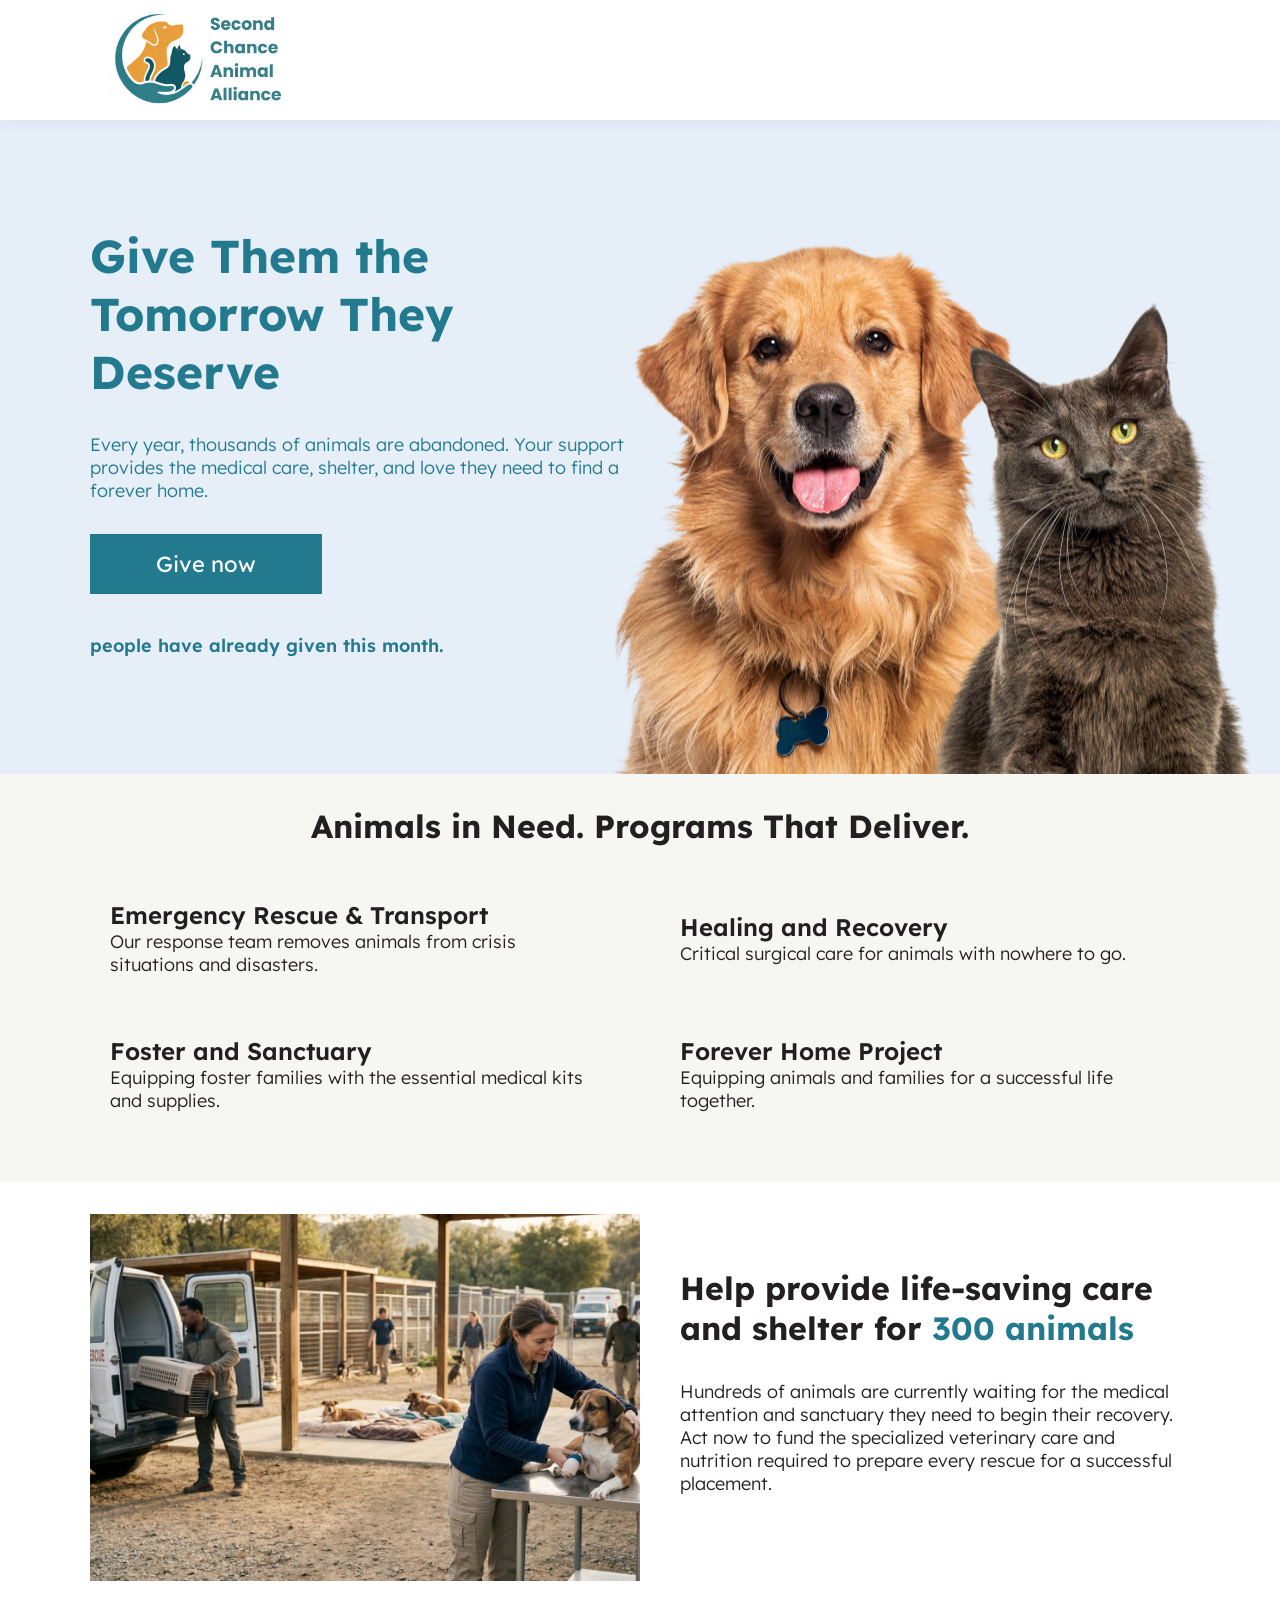
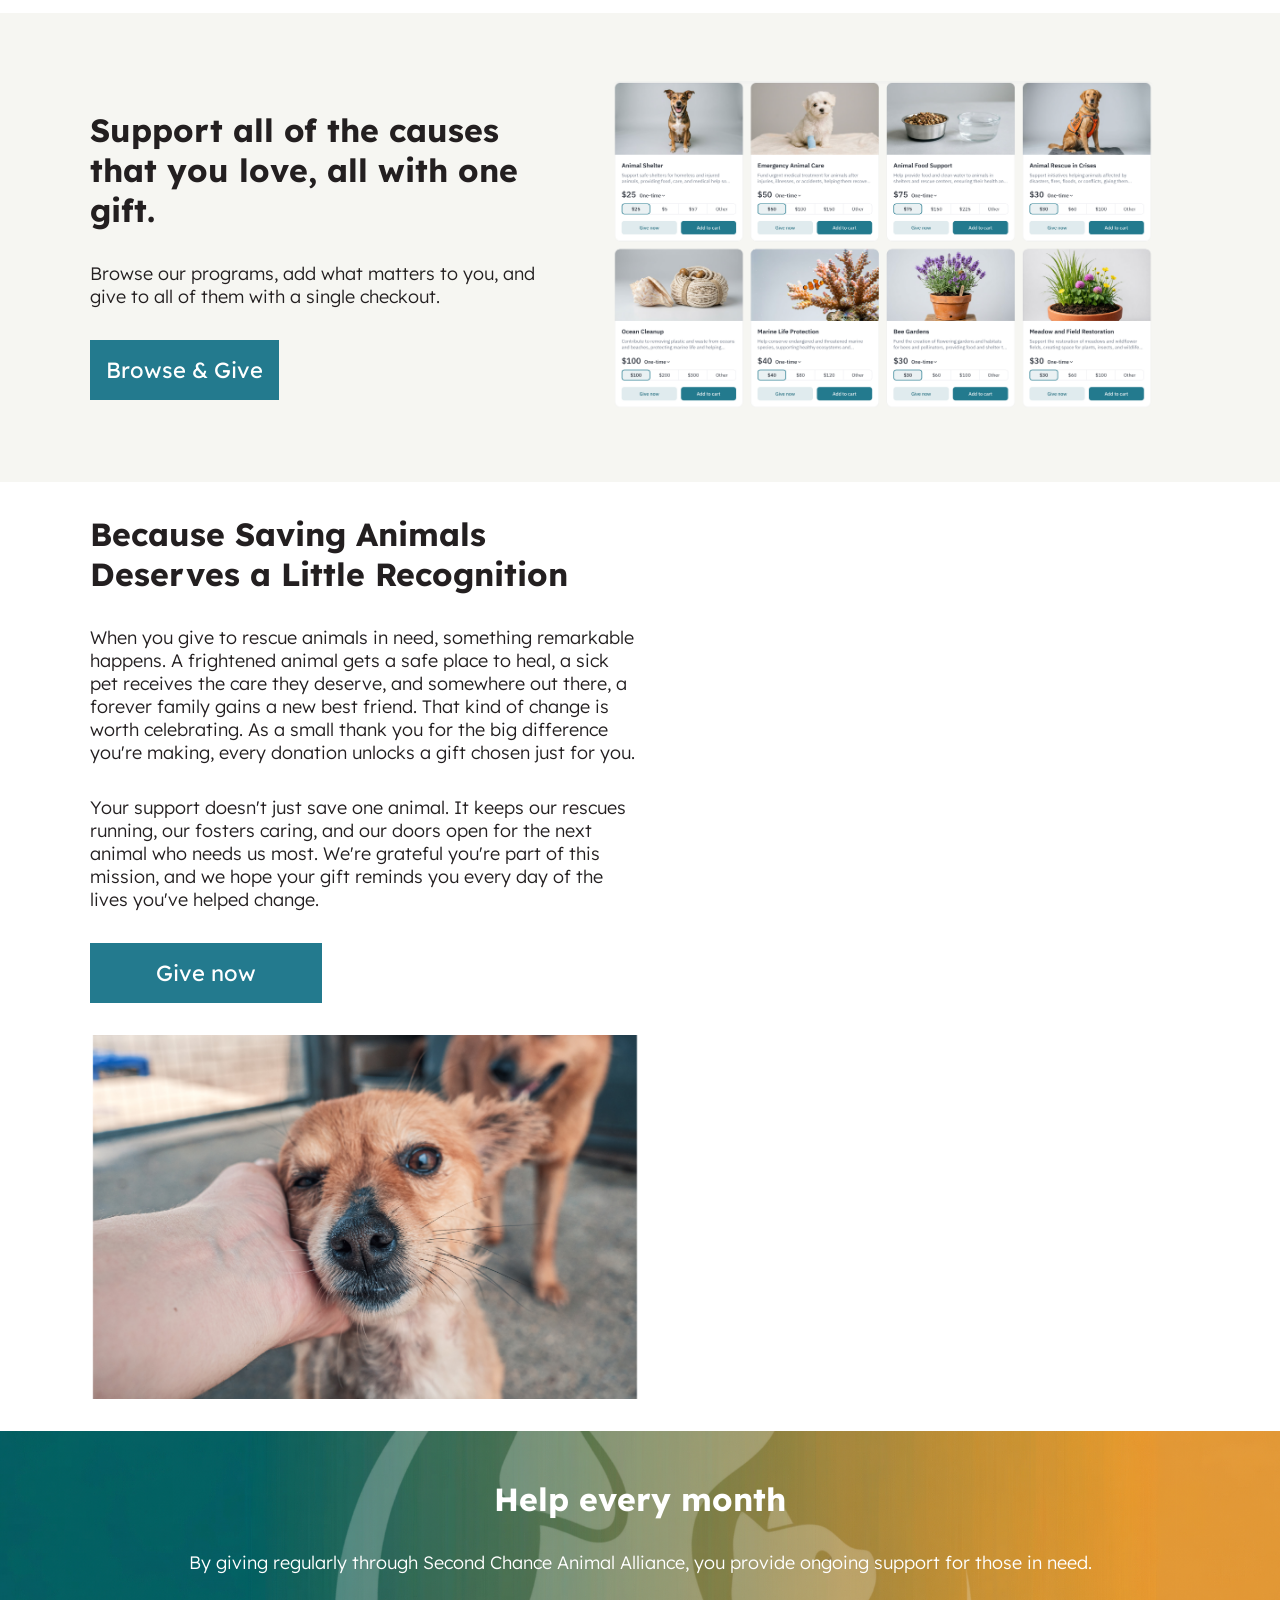
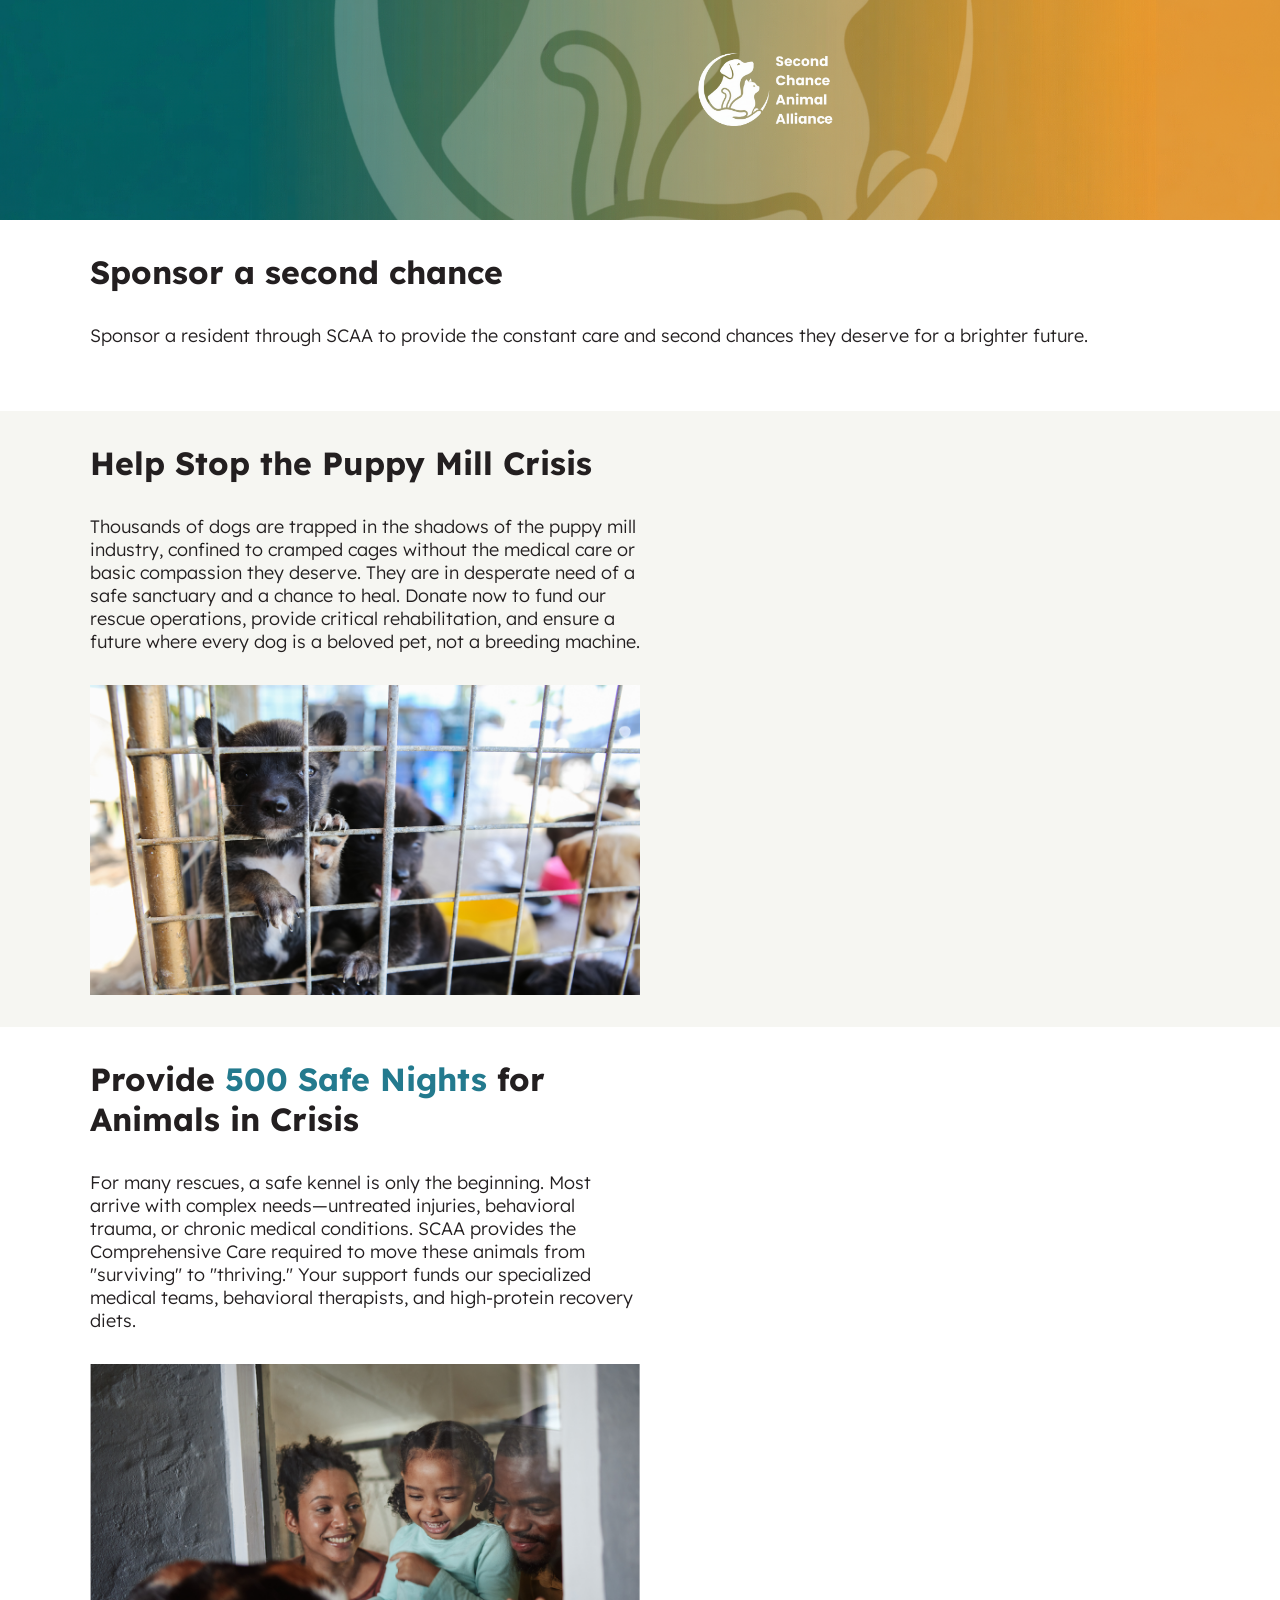
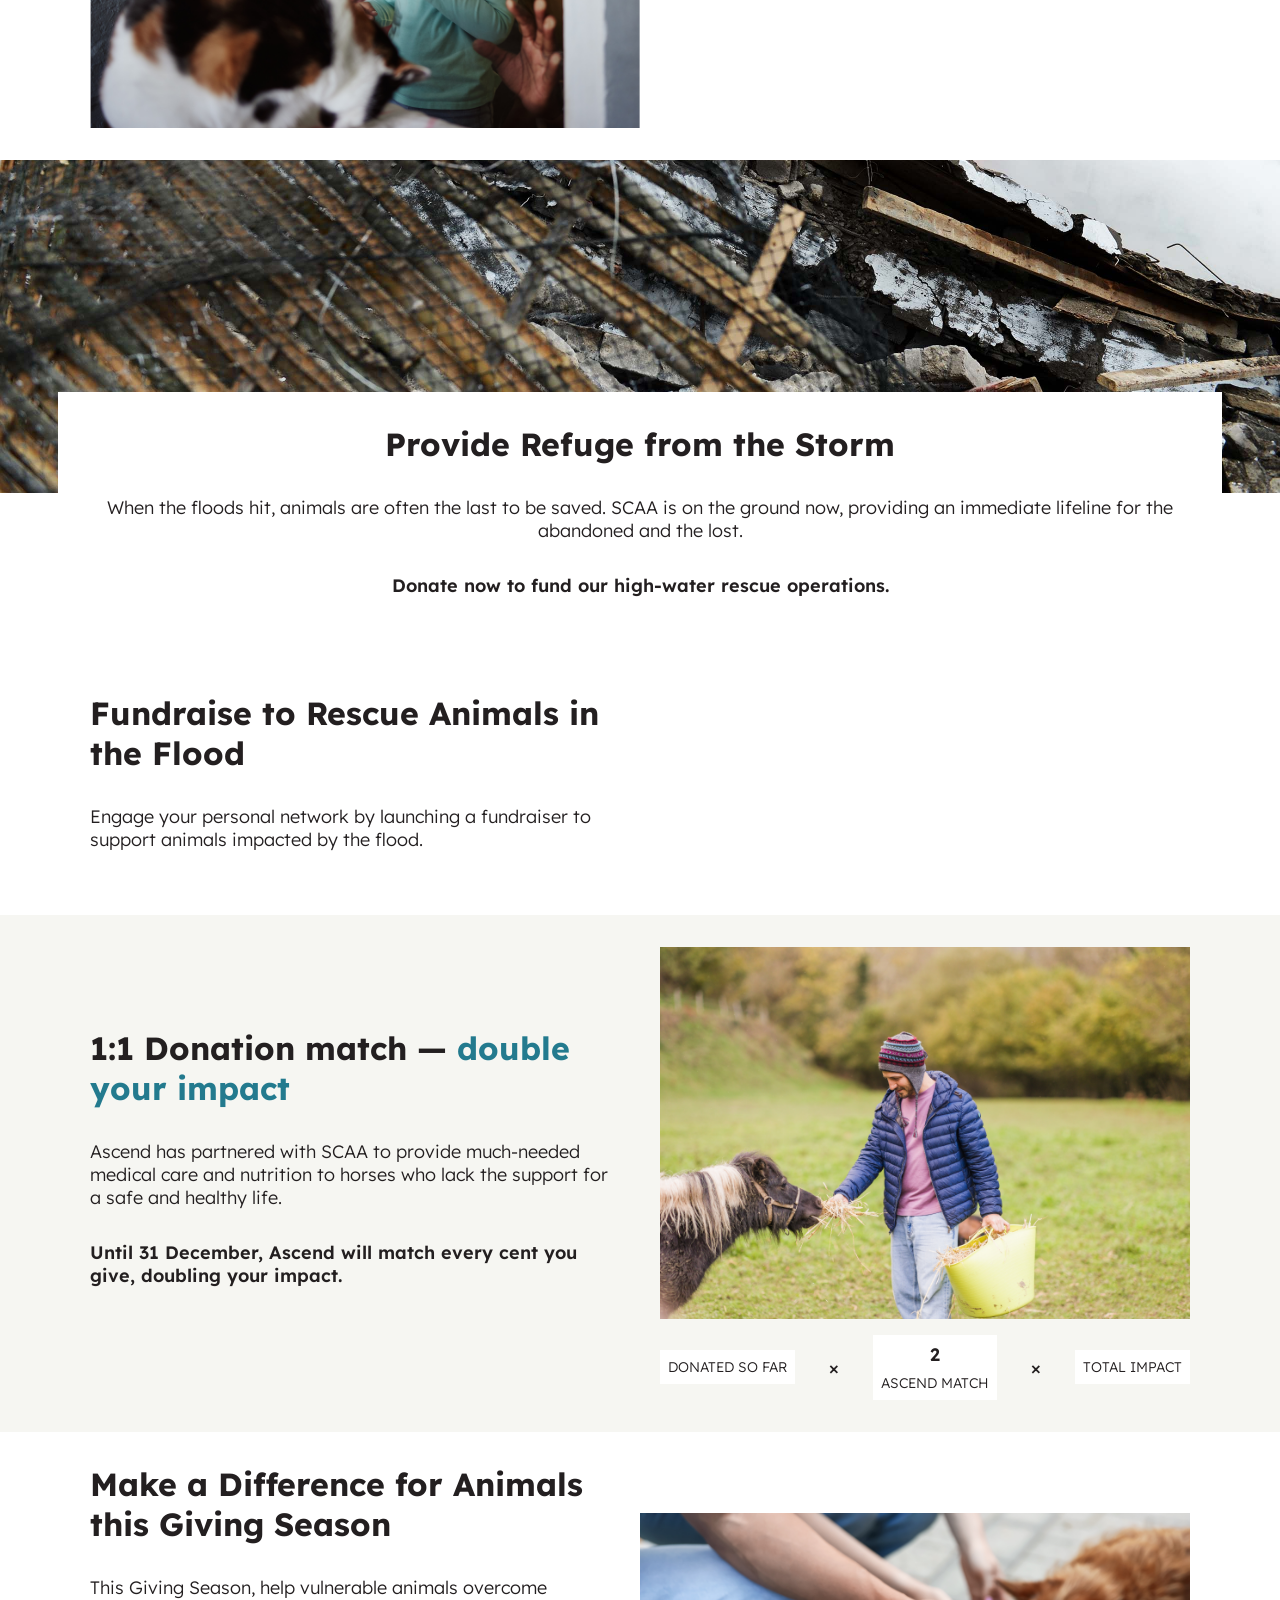
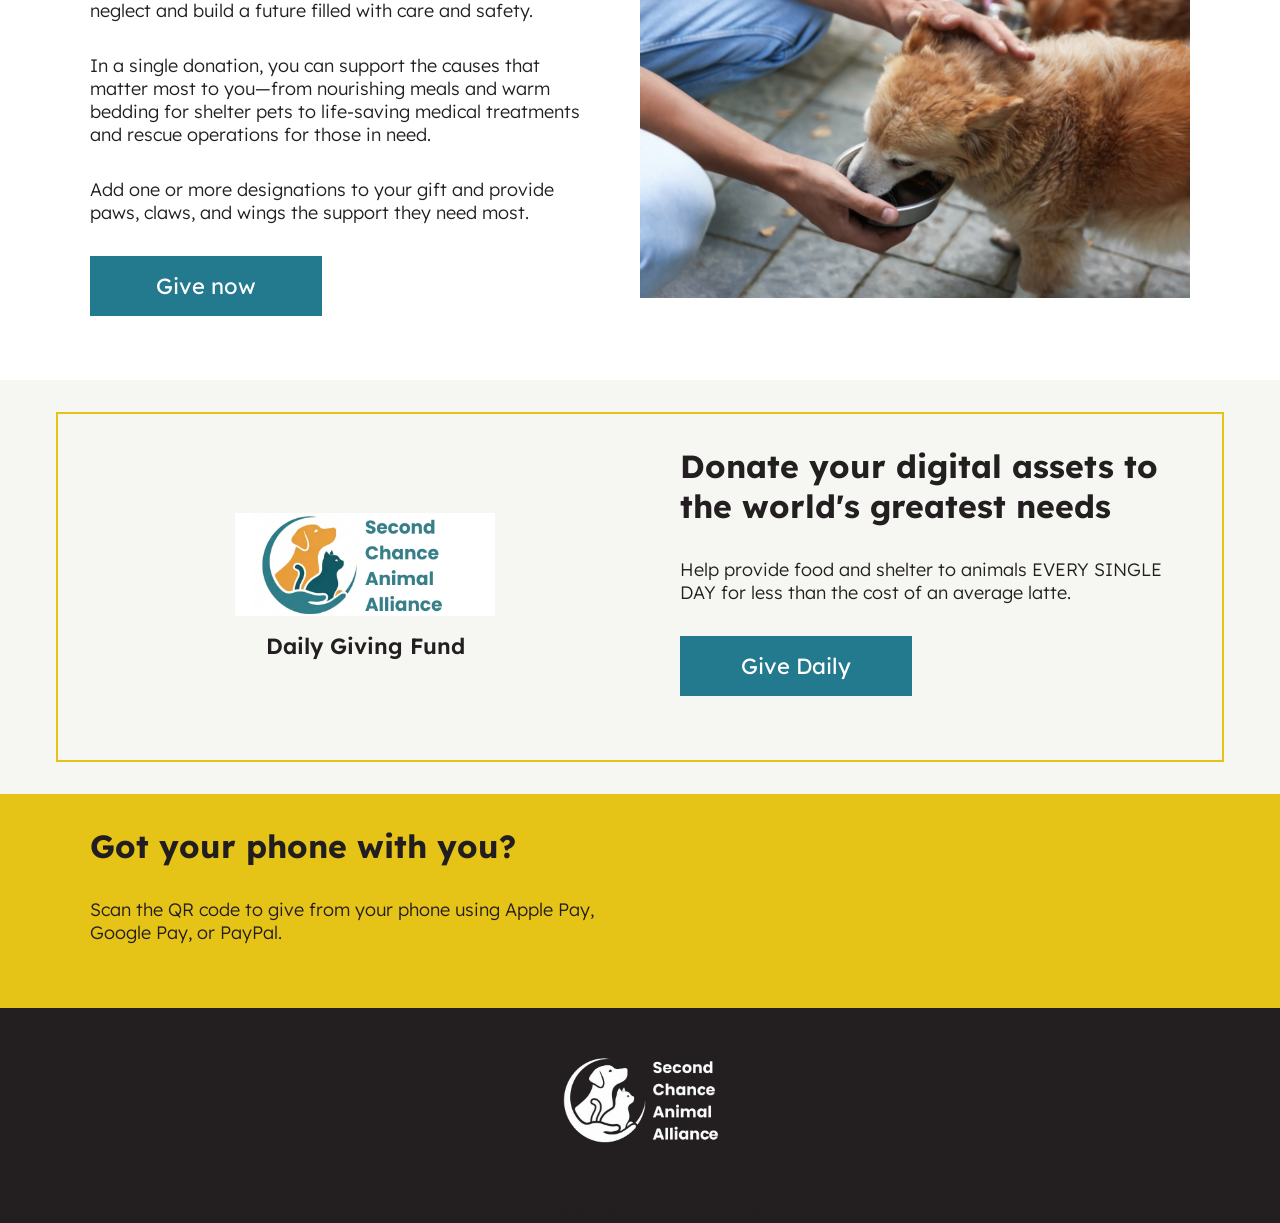
==== index.html @ 53c670ef "update code" ====
<!DOCTYPE html>
<html lang="en">

<head>
    <meta charset="UTF-8">
    <meta name="viewport" content="width=device-width, initial-scale=1.0">
    <link rel="apple-touch-icon" sizes="180x180" href="assets/img/apple-touch-icon.png">
    <link rel="icon" type="image/png" sizes="32x32" href="assets/img/favicon-32x32.png">
    <link rel="icon" type="image/png" sizes="16x16" href="assets/img/favicon-16x16.png">
    <link rel="manifest" href="site.webmanifest">
    <!-- Fundraise Up: the new standard for online giving -->
    <script>
        (function (w, d, s, n, a) {
            if (!w[n]) {
                var l = 'call,catch,on,once,set,then,track,openCheckout'
                    .split(','), i, o = function (n) {
                        return 'function' == typeof n ? o.l.push([arguments]) && o
                            : function () { return o.l.push([n, arguments]) && o }
                    }, t = d.getElementsByTagName(s)[0],
                    j = d.createElement(s); j.async = !0; j.src = 'https://cdn.fundraiseup.com/widget/' + a + '';
                t.parentNode.insertBefore(j, t); o.s = Date.now(); o.v = 5; o.h = w.location.href; o.l = [];
                for (i = 0; i < 8; i++)o[l[i]] = o(l[i]); w[n] = o
            }
        })(window, document, 'script', 'FundraiseUp', 'ALKFQTWU');
        window.fundraiseup_livemode = false;
    </script>
    <link rel="stylesheet" href="assets/css/style.css">
    <!-- End Fundraise Up -->
    <title>Relief Operations Animal Welfare</title>
</head>

<body>
    <header>
        <div class="container">
            <nav>
                <a href="index.html">
                    <img src="assets/img/Second-Chance-logo .png" alt="Second Chance Animal Alliance (SCAA) logo - Giving pets a new leash on life">
                </a>
                <a href="#XDDGRPHE" style="display: none"></a>
            </nav>
        </div>
    </header>
    <main>
        <section id="hero">
            <div class="container">
                <div class="two-columns">
                    <div class="column">
                        <h1>Give Them the Tomorrow They Deserve</h1>
                        <p>Every year, thousands of animals are abandoned. Your support provides the medical care, shelter, and love they need to find a forever home.</p>
                        <div class="two-columns">
                            <div class="column">
                                <a href="#XJKXPTFQ"
                                    class="button" id="hero-donate">Give now</a>
                            </div>
                            <div class="column">
                                <a href="#XHHETBQG" style="display: none"></a>
                            </div>
                        </div>
                        <br>
                        <br>
                        <strong>
                            <a href="#XWVJDHCZ" style="display: none"></a> people have already given this month.

                        </strong>
                    </div>
                    <div class="column">&nbsp;</div>
                </div>
            </div>
        </section>
        <section id="programs" class="gray-section">
            <div class="container">
                <center>
                    <h1>Animals in Need. Programs That Deliver.</h1>
                </center>
                <div class="two-columns">
                    <div class="column full">
                        <div class="program-tile">
                            <a href="?form=FUNDCWFHFKG&fundraiseupLivemode=no">
                                <strong>Emergency Rescue & Transport</strong>
                                <p>Our response team removes animals from crisis situations and disasters.</p>
                            </a>
                        </div>
                        <div class="program-tile">
                            <a href="?form=FUNZDBJTQVL&fundraiseupLivemode=no">
                                <strong>Foster and Sanctuary</strong>
                                <p>Equipping foster families with the essential medical kits and supplies.</p>
                            </a>
                        </div>
                    </div>
                    <div class="column full">
                        <div class="program-tile">
                            <a href="?form=FUNMVTQFVJA&fundraiseupLivemode=no">
                                <strong>Healing and Recovery</strong>
                                <p>Critical surgical care for animals with nowhere to go.</p>
                            </a>
                        </div>
                        <div class="program-tile">
                            <a href="?form=FUNRSEYQAQQ&fundraiseupLivemode=no">
                                <strong>Forever Home Project</strong>
                                <p>Equipping animals and families for a successful life together.</p>
                            </a>
                        </div>
                    </div>
                </div>
            </div>
        </section>
        <section id="featured-program">
            <div class="container">
                <div class="two-columns">
                    <div class="column">
                        <img src="assets/img/Care-for-300.png" alt="">
                    </div>
                    <div class="column">
                        <h1>Help provide life-saving care and shelter for <span style="color: #237a8e">300 animals</span></h1>
                        <p>Hundreds of animals are currently waiting for the medical attention and sanctuary they need to begin their recovery. Act now to fund the specialized veterinary care and nutrition required to prepare every rescue for a successful placement.</p>
                        <a href="#XFJFZBJT" style="display: none"></a>
                    </div>
                </div>
            </div>
        </section>
        <section id="gift-cart" class="gray-section">
            <div class="container">
                <div class="two-columns">
                    <div class="column">
                        <h1>Support all of the causes that you love, all with one gift.</h1>
                        <p>Browse our programs, add what matters to you, and give to all of them with a single checkout.</p>
                        <div style="text-align: center; margin-top: 1rem;">
                            <a href="giftcart.html" class="button">Browse &amp; Give</a>
                        </div>
                    </div>
                    <div class="column" style="align-items: center; padding: 2rem;">
                        <a href="giftcart.html">
                            <img src="assets/img/gift_cart_image.png" alt="Gift Cart" style="max-width: 100%; padding: 0.25rem; box-sizing: border-box; border-radius: 12px;">
                        </a>
                    </div>
                </div>
            </div>
        </section>

        <section id="premiums">
            <div class="container">
                <div class="two-columns">
                    <div class="column">
                        <h1>Because Saving Animals Deserves a Little Recognition</h1>
                        <p>When you give to rescue animals in need, something remarkable happens. A frightened animal gets a safe place to heal, a sick pet receives the care they deserve, and somewhere out there, a forever family gains a new best friend. That kind of change is worth celebrating. As a small thank you for the big difference you're making, every donation unlocks a gift chosen just for you.</p>
                        <p>Your support doesn't just save one animal. It keeps our rescues running, our fosters caring, and our doors open for the next animal who needs us most. We're grateful you're part of this mission, and we hope your gift reminds you every day of the lives you've helped change.
</p>
                        <a href="?form=FUNEZULBRCN&fundraiseupLivemode=no" class="button">Give now</a>
                        <img src="assets/img/Tributes.png" alt="">
                    </div>
                    <div class="column full end">
                        <a href="#XAQDHBWA" style="display: none"></a>
                    </div>
                </div>
            </div>
        </section>
        <section id="recurring" class="gray-section">
            <div class="container">
                <center>
                    <h1>Help every month</h1>
                    <p>By giving regularly through Second Chance Animal Alliance, you provide ongoing
                        support for those in need.</p>
                    <div class="two-columns">
                        <div class="column full end">
                            <a href="#XBUKALRG" style="display: none"></a>
                        </div>
                        <div class="column full">
                            <img src="assets/img/AW-inverted-logo.png" alt="">
                        </div>
                    </div>
                </center>
            </div>
            </div>
        </section>
        <section id="child-sponsorship">
            <div class="container">
                <h1>Sponsor a second chance</h1>
                <p>Sponsor a resident through SCAA to provide the constant care and second chances they deserve for a brighter future.</p>
                <div class="list">
                    <div class="sponsor-item">
                        <a href="#XMRHXFRY" style="display: none"></a>
                    </div>
                    <div class="sponsor-item">
                        <a href="#XAQTRMMC" style="display: none"></a>
                    </div>
                    <div class="sponsor-item">
                        <a href="#XSXSGQRG" style="display: none"></a>
                    </div>
                </div>
            </div>
        </section>
        <section id="displaced" class="gray-section">
            <div class="container">
                <div class="two-columns">
                    <div class="column">
                        <h1>Help Stop the Puppy Mill Crisis</h1>
                        <p>Thousands of dogs are trapped in the shadows of the puppy mill industry, confined to cramped cages without the medical care or basic compassion they deserve. They are in desperate need of a safe sanctuary and a chance to heal. Donate now to fund our rescue operations, provide critical rehabilitation, and ensure a future where every dog is a beloved pet, not a breeding machine.</p>
                        <img src="assets/img/AW-Cages-to-Clinics.png" alt="">
                        <a href="#XZQMVRHF" style="display: none"></a>
                    </div>
                    <div class="column full end">
                        <a href="#XELBKZBK" style="display: none"></a>
                    </div>
                </div>

            </div>
        </section>
        <section id="illuminate">
            <div class="container">
                <div class="two-columns">
                    <div class="column">
                        <h1>Provide <span style="color: #237a8e">500 Safe Nights</span> for Animals in Crisis</h1>

                        <p>For many rescues, a safe kennel is only the beginning. Most arrive with complex needs—untreated injuries, behavioral trauma, or chronic medical conditions. SCAA provides the Comprehensive Care required to move these animals from "surviving" to "thriving." Your support funds our specialized medical teams, behavioral therapists, and high-protein recovery diets.</p>
                        <img src="assets/img/safe-nights.png" alt="">
                    </div>
                    <div class="column end">
                        <a href="#XNVUKFRY" style="display: none"></a>
                    </div>
                </div>
            </div>
        </section>
        <section id="earthquake" class="gray-section">
            <div class="container">
                <center>
                    <h1>Provide Refuge from the Storm</h1>
                    <p>When the floods hit, animals are often the last to be saved. SCAA is on the ground now, providing an immediate lifeline for the abandoned and the lost. </p>
                    <p><strong>Donate now to fund our high-water rescue operations.</strong>
                    </p>
                    <a href="#XLAAVGQT" style="display: none"></a>
                </center>
            </div>
        </section>
        <section id="fundraiser">
            <div class="container">
                <div class="two-columns">
                    <div class="column">
                        <h1>Fundraise to Rescue Animals in the Flood</h1>
                        <p>
                            Engage your personal network by launching a fundraiser to support animals impacted by the flood.
                        </p>
                        <a href="#XUGPZMER" style="display: none"></a>
                    </div>
                    <div class="column">
                        <a href="#XZKFEKWM" style="display: none"></a>
                    </div>
                </div>
            </div>
        </section>
        <section id="match" class="gray-section">
            <div class="container">
                <div class="two-columns">
                    <div class="column full">
                        <h1>1:1 Donation match &mdash; <span style="color: #237a8e">double your impact</span></h1>
                        <p>Ascend has partnered with SCAA to provide much-needed medical care and nutrition to horses who lack the support for a safe and healthy life. </p>
                        <p>
                            <strong>
                                Until 31 December, Ascend
                                will match every cent you give, doubling your impact.
                            </strong>
                        </p>
                        <a href="#XGRDYXEB" style="display: none"></a>
                    </div>
                    <div class="column full">
                        <img src="assets/img/Ascend-Matching-Image.png" alt="">
                        <div class="matching-stats">
                            <div class="stat"><a href="#XDKAFZEF" style="display: none"></a><small>DONATED SO FAR</small></div> &times; <div
                                class="stat"><span>2</span><small>ASCEND MATCH</small> </div> &times; <div class="stat"><a href="#XYSJMNTB"
                                    style="display: none"></a> <small>TOTAL IMPACT</small> </div>
                        </div>
                    </div>
                </div>
            </div>
        </section>
        <section id="multi-designation">
            <div class="container">
                <div class="two-columns">
                    <div class="column">
                        <h1>Make a Difference for Animals this Giving Season</h1>
                        <p>This Giving Season, help vulnerable animals overcome neglect and build a future filled with care and safety.</p>
                        <p>In a single donation, you can support the causes that matter most to you—from nourishing meals and warm bedding for shelter pets to life-saving medical treatments and rescue operations for those in need.</p>
                        <p>Add one or more designations to your gift and provide paws, claws, and wings the support they need most.</p>
                        <a href="https://scaaportal.donorsupport.co/page/FUNPKJHXFHE"
                            class="button">Give now</a>
                    </div>
                    <div class="column">
                        <img src="assets/img/Multi-Designation.png">
                    </div>
                </div>
            </div>
        </section>
        
        <section id="crypto" class="gray-section">
            <div class="container">
                <div class="two-columns">
                    <div class="column crypto">
                        <img src="assets/img/Second-Chance-logo .png" alt="">
                        <strong>Daily Giving Fund</strong>
                    </div>
                    <div class="column">
                        <h1>Donate your digital assets to the world's greatest needs</h1>
                        <p>Help provide food and shelter to animals EVERY SINGLE DAY for less than the cost of an average latte. </p>
                        <a href="https://animal-welfare-ropsi.nancy-vicari.workers.dev/?form=dailygiving" class="button">Give
                            Daily</a>
                    </div>
                </div>
            </div>
        </section>
        <section id="qr">
            <div class="container">
                <div class="two-columns">
                    <div class="column">
                        <h1>Got your phone with you?</h1>
                        <p>Scan the QR code to give from your phone using Apple Pay, Google Pay, or
                            PayPal.</p>
                    </div>
                    <div class="column">
                        <a href="#XHPSXTBD" style="display: none"></a>
                    </div>
                </div>
            </div>
        </section>
    </main>
    <footer>
        <img src="assets/img/AW-inverted-logo.png" alt="Relief Operations Animal Welfare">
        <small>&copy; <span id="year"></span>&nbsp; Relief Operations Animal Welfare</small>
    </footer>
    <script src="assets/js/script.js"></script>
</body>

</html>
---- assets/css/style.css ----
@import url('https://fonts.googleapis.com/css2?family=Lexend:wght@100..900&display=swap');

:root {
    --uk-yellow: #ffd819;
    --uk-dark-yellow: #e6c317;
    --ramadan-gold: #D3AF37;
    --aw-green: #237a8e;
}

* {
    font-family: "Lexend", sans-serif;
    color: #231f20;
}

img {
    max-width: 100%;
}

body {
    margin: 0;
    min-height: 100vh;
}

header {
    box-shadow: rgba(154, 161, 177, 0.1) 0px 5px 10px;
    width: 100%;
    background-color: #fff;
    position: fixed;
}

nav {
    display: flex;
    height: 120px;
    justify-content: space-between;
    align-items: center;
}

nav img {
    max-width: 240px;
}

main {
    padding-top: 110px;
}

h1 {
    font-size: 32px;
    margin: 0;
    margin-bottom: 2rem;
}

p {
    font-size: 18px;
    font-weight: 300;
    margin: 0;
    margin-bottom: 2rem;
}

strong {
    font-size: 18px;
    font-weight: 600;
}

.container {
    max-width: 1100px;
    margin: 0 auto;
}

section {
    padding: 2rem;
}

.gray-section {
    background: linear-gradient(rgba(246, 246, 242, 1), rgba(246, 246, 242, 1));
}

.button {
    background-color: var(--aw-green);
    color: #FFFFFF;
    min-width: 200px;
    text-align: center;
    text-decoration: none;
    padding: 1rem;
    margin-bottom: 2rem;
    font-size: 22px;
}

.button:hover {
    background-color: var(--uk-dark-yellow);
}

.two-columns {
    display: flex;
    flex-direction: row;
    justify-content: space-between;
    gap: 2.5rem;
}

.column {
    display: flex;
    flex-direction: column;
    justify-content: center;
    align-items: start;
    max-width: 50%;
}

.column.full {
    width: 100%;
}

.column.end {
    align-items: end;
}

#hero {
    background: url(../img/hero-banner-image.png);
    background-repeat: no-repeat;
    background-size: cover;
    min-height: 600px;
    background-position-y: center;
    background-position-x: right;
    display: flex;
    flex-direction: column;
    justify-content: center;
    align-items: start;
}
#hero h1 {
    font-size: 46px;
    color: #237A8E;
}

#hero p,
#hero strong {
    color: #237A8E;
}

#hero h1 {
    font-size: 46px;
}

#hero-donate {
    margin-bottom: 0;
}

/* Programs */
.program-tile {
    border: 4px solid #f6f6f2;
    width: 100%;
    display: flex;
    flex-direction: column;
    justify-content: center;
    align-items: start;
    margin-bottom: 1rem;
    min-height: 120px;
    padding: 1rem;
    box-sizing: border-box;
}

.program-tile:hover {
    border-color: var(--uk-yellow);
}

.program-tile a {
    text-decoration: none;
}

.program-tile a strong {
    font-size: 24px;
}

.program-tile a p {
    margin: 0;
}

#recurring {
    background: url(../img/Monthly-Donors.png);
    background-repeat: no-repeat;
    background-size: cover;
    background-position: center;
}

#recurring .container {
    padding: 1rem 0;
}

#recurring img {
    max-height: 150px;
    width: auto;
    height: auto;
    margin: 0.5rem 0;
}

#recurring h1,
#recurring p {
    color: #fff;
}

/* Sponsor a child */
.list {
    display: flex;
    flex-direction: row;
    justify-content: space-between;
    align-items: start;
}

/* Earthquake */
#earthquake {
    background-image: url(../img/AdobeStock_74107816.jpg) !important;
    background-size: cover;
    background-repeat: no-repeat;
    background-position-x: center;
    background-position-y: 100%;
}

#earthquake .container {
    background-color: #fff;
    padding: 2rem;
    position: relative;
    top: 200px;
}

/* Fundraiser */
#fundraiser {
    padding-top: 200px;
}

/*  Matching  */
.matching-stats {
    margin-top: 1rem;
    width: 100%;
    display: flex;
    flex-direction: row;
    flex-wrap: nowrap;
    justify-content: space-between;
    align-items: center;
    font-size: 20px;
}

.stat {
    background-color: #ffffff;
    display: flex;    
    flex-direction: column;
    justify-content: center;
    align-items: center;
    padding: 0.5rem;
    text-align: center;    
    font-weight: 600;
    font-size: 18px;
    gap: 0.5rem;
}

.matching-stats small {
    font-weight: 300;
    font-size: 14px;
}

/* Crypto */
#crypto .container {
    padding: 2rem;
    border: 2px solid var(--uk-dark-yellow);
}


.crypto {
    display: flex;
    flex-direction: column;
    justify-content: center;
    align-items: center;
    width: 100%;
}

.crypto img {
    max-width: 260px;
    margin: 0 auto;
    margin-bottom: 1rem;
}

.crypto strong {
    font-size: 22px;
}

#qr {
    background-color: var(--uk-dark-yellow);
}

#qr h1,
#qr p {
    color: #221e20;
}

footer {
    padding: 0.35rem;    
    display: flex;
    flex-direction: column;
    justify-content: center;
    align-items: center;  
    background-image: linear-gradient(rgba(35, 31, 32, 1), rgba(35, 31, 32, 1)) !important;
    background-position: left top !important;
    background-size: auto !important;
    background-repeat: no-repeat !important;

}

footer img {
    max-width: 240px;
    margin-bottom: 1rem;
}

@media(max-width:767px) {
    #hero {
        background-position: left center
    }
    section {
        padding: 2rem 1rem;
    }

    .two-columns {
        flex-direction: column;
    }

    .list {
        flex-direction: column;
    }

    .column {
        width: 100%;
        max-width: 100%;
    }
}
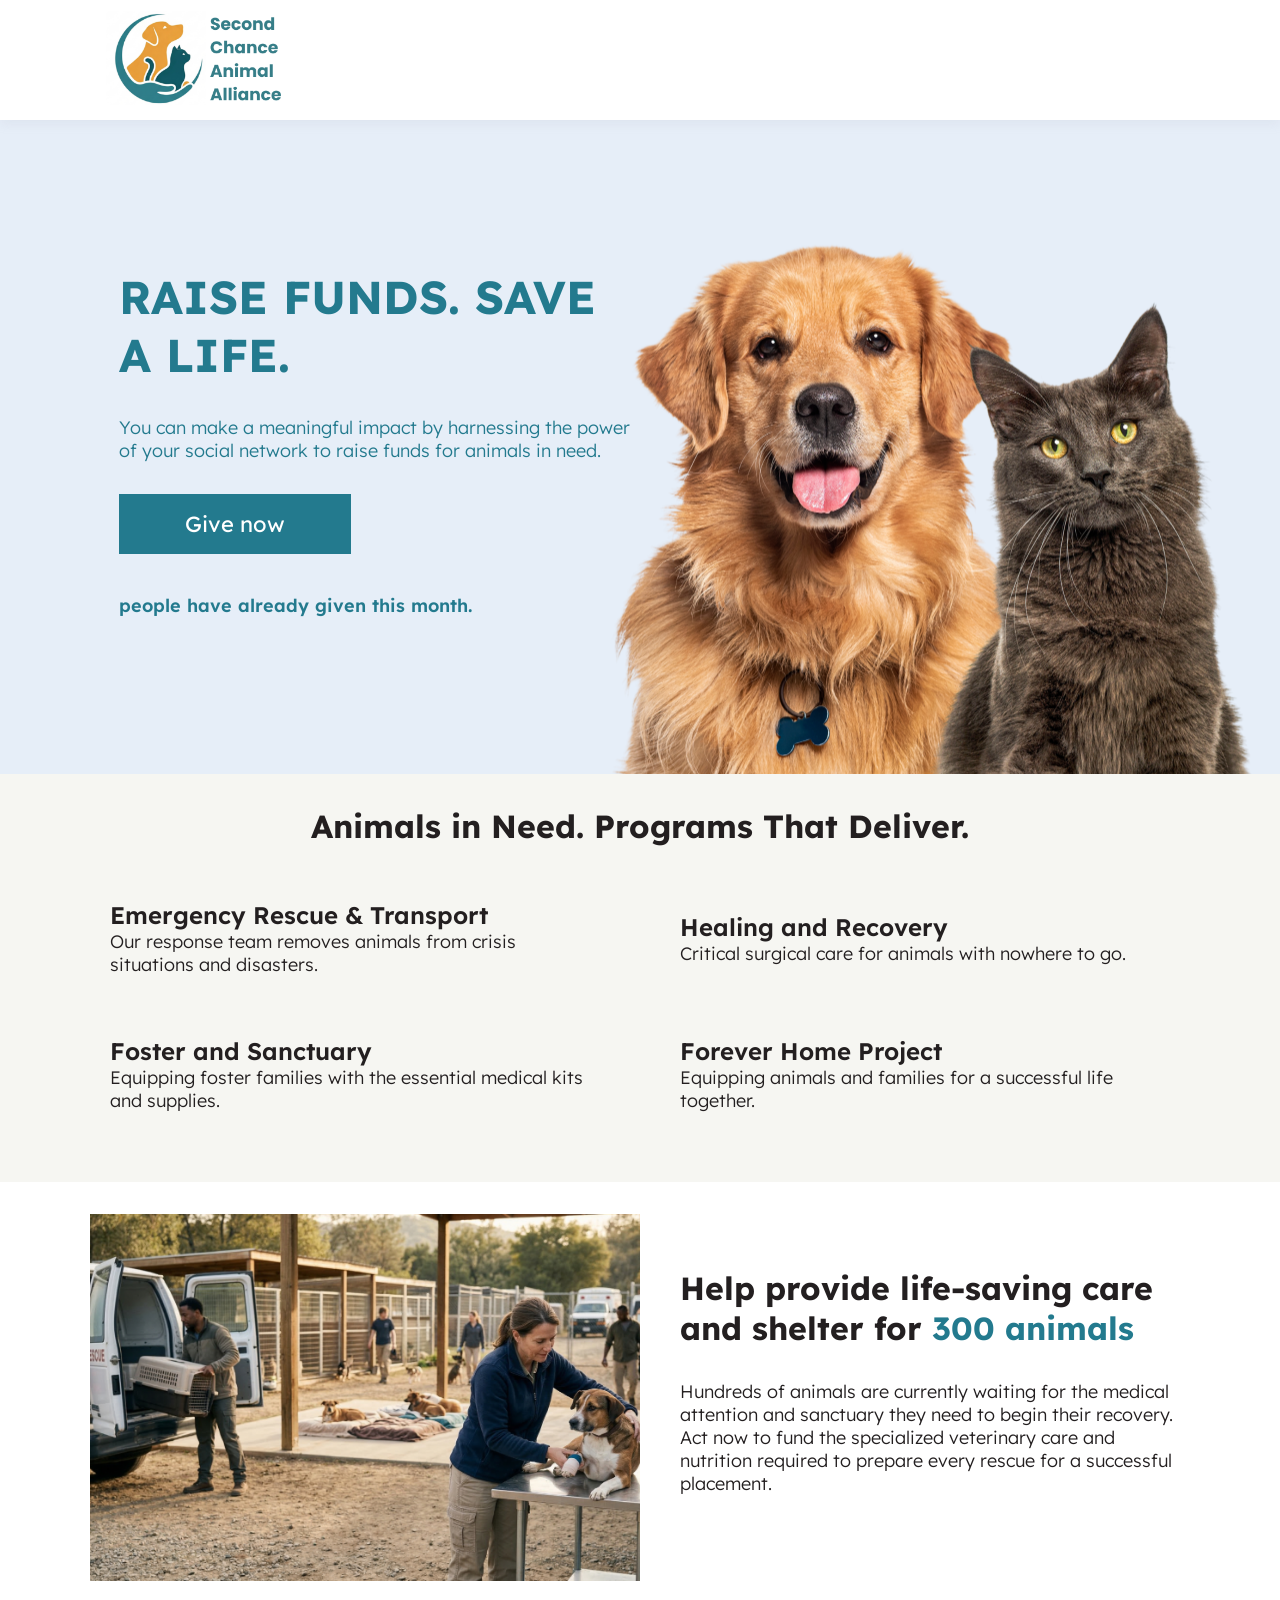
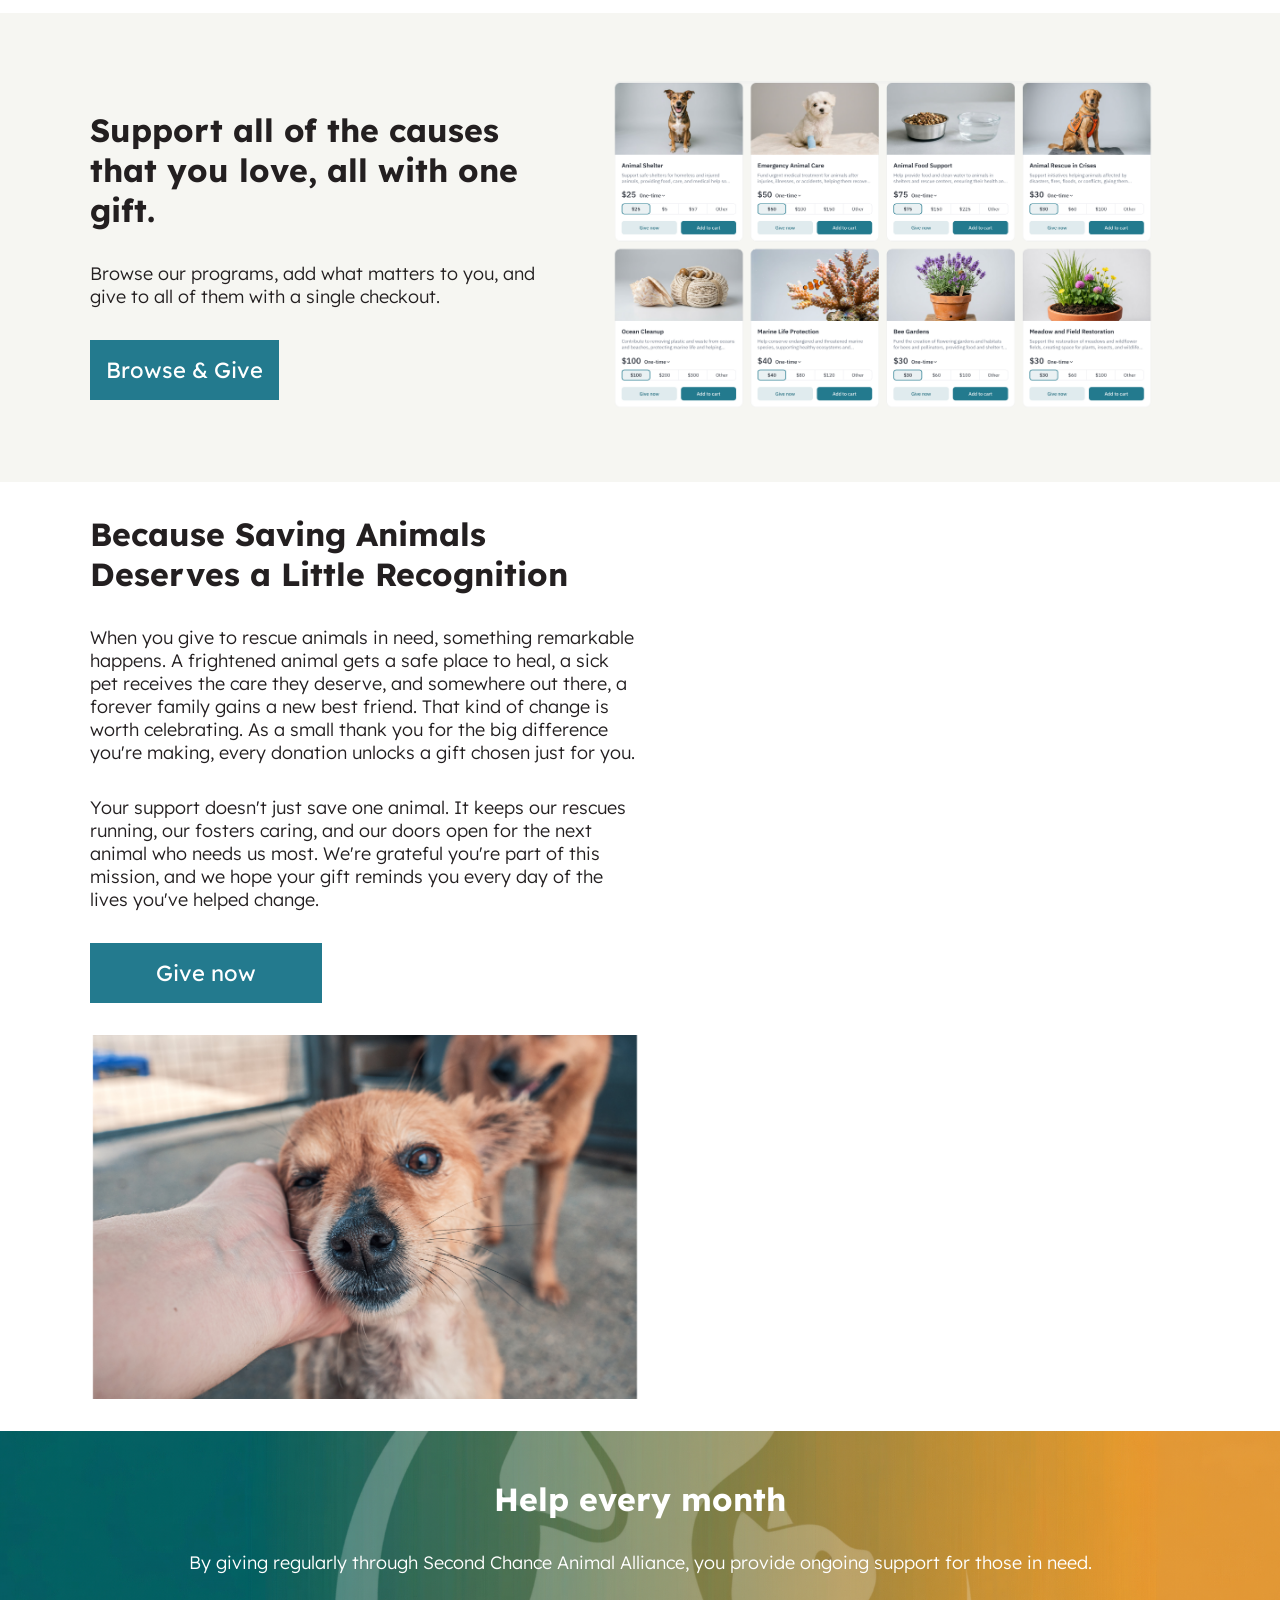
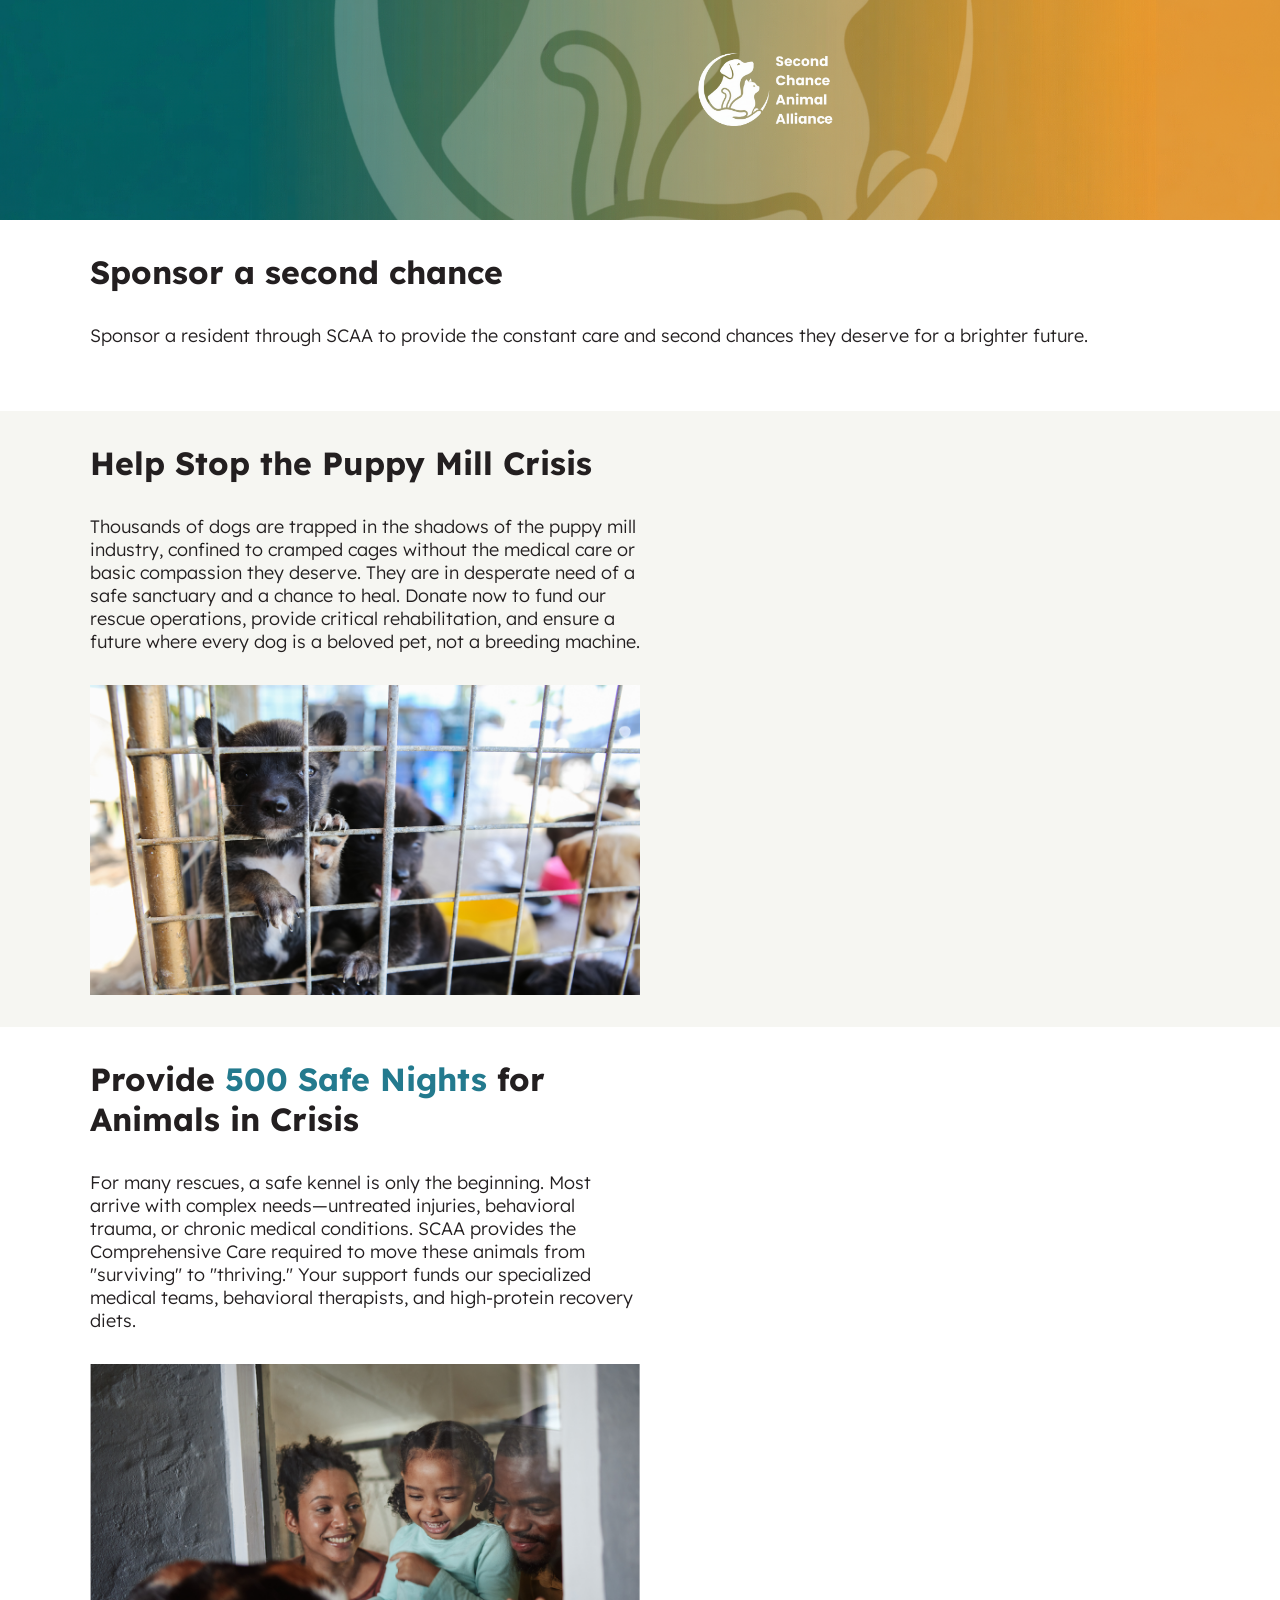
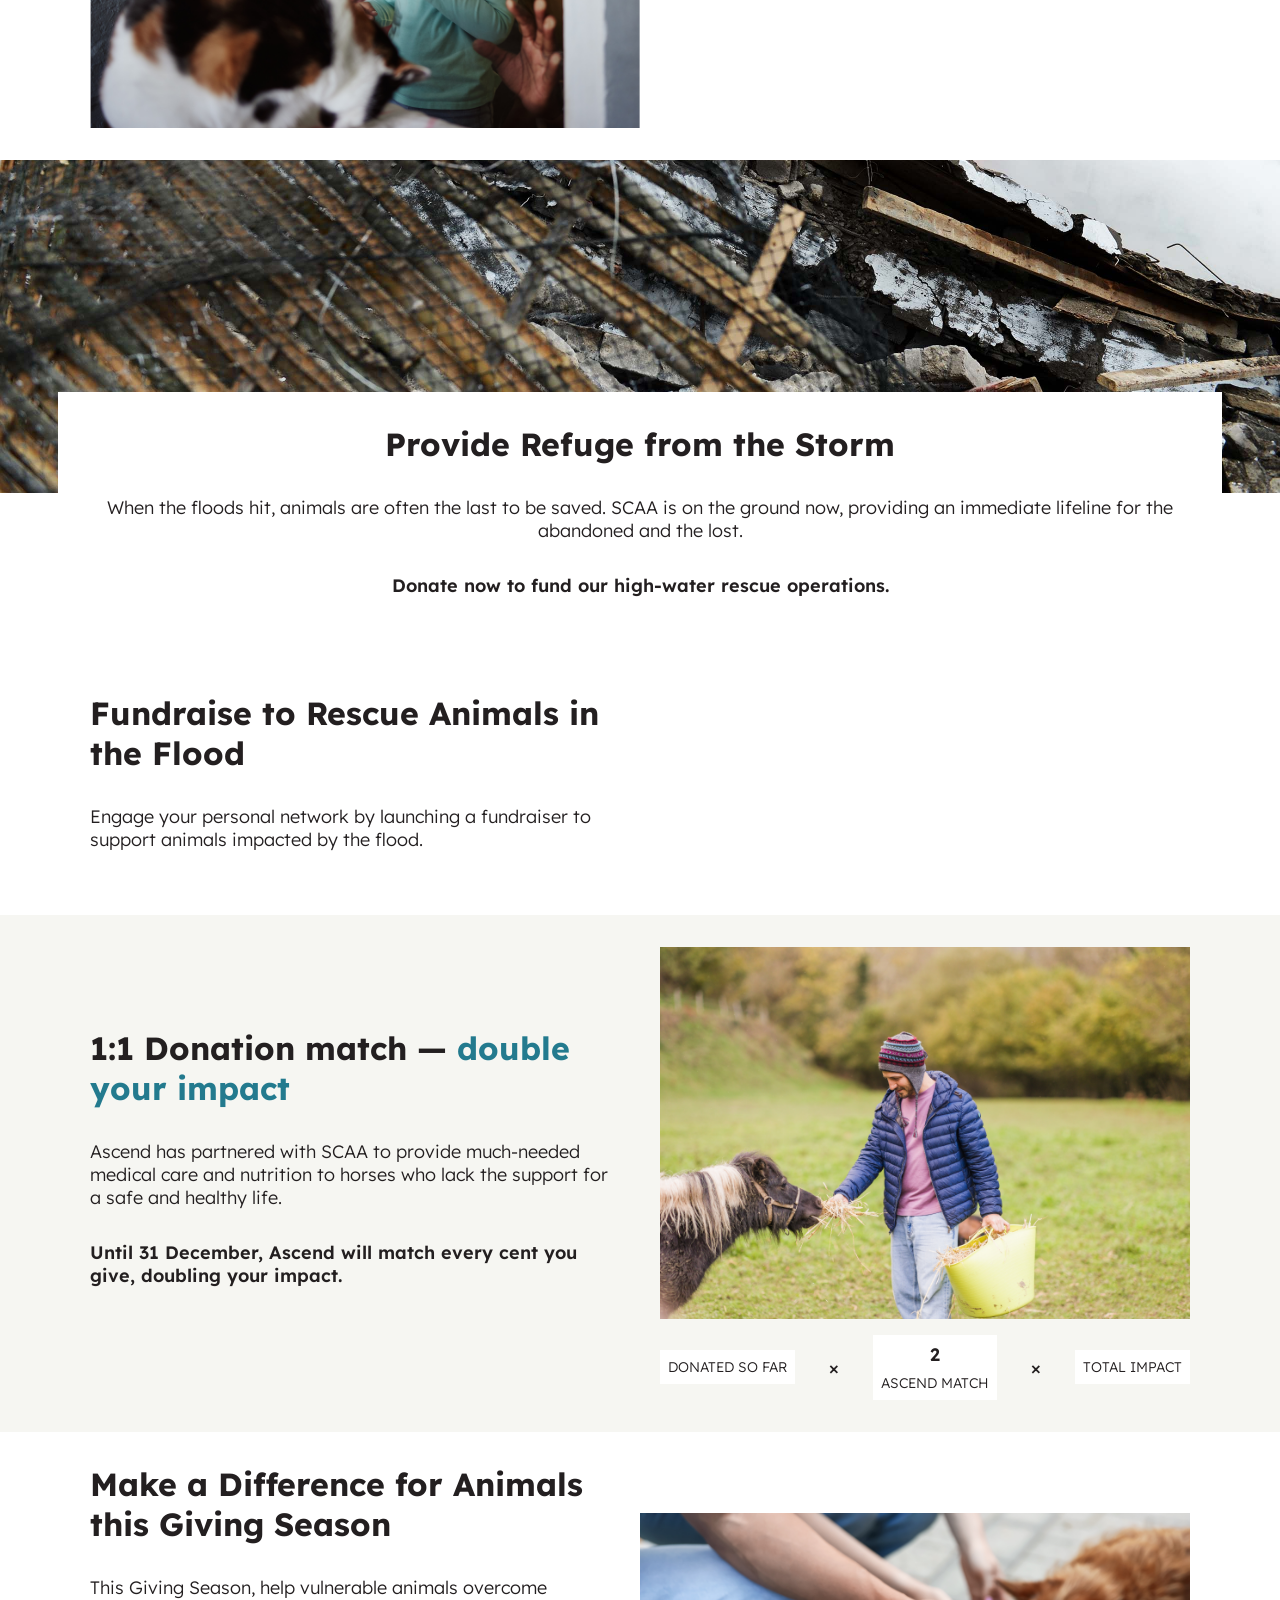
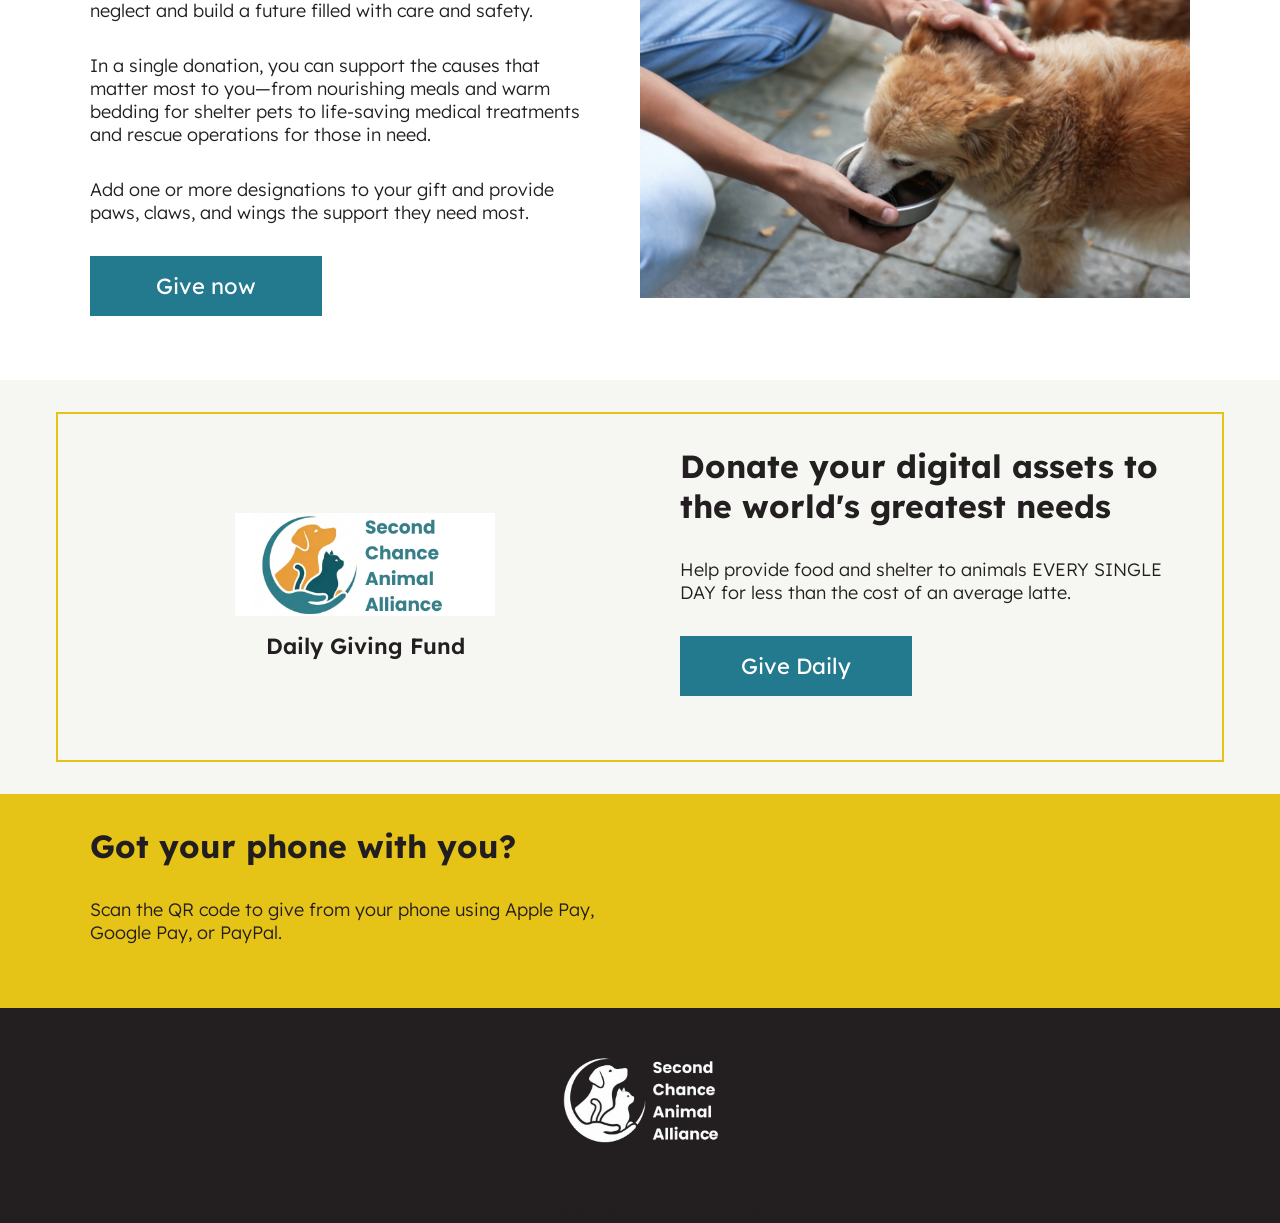
==== commit 5796c434: "P2P campaign: updated hero copy and Fundraise Up widget ID - Hero headline and subcopy tailored for " ====
--- a/index.html
+++ b/index.html
@@ -21,7 +21,7 @@
                 t.parentNode.insertBefore(j, t); o.s = Date.now(); o.v = 5; o.h = w.location.href; o.l = [];
                 for (i = 0; i < 8; i++)o[l[i]] = o(l[i]); w[n] = o
             }
-        })(window, document, 'script', 'FundraiseUp', 'ALKFQTWU');
+        })(window, document, 'script', 'FundraiseUp', 'AVNFDTBN');
         window.fundraiseup_livemode = false;
     </script>
     <link rel="stylesheet" href="assets/css/style.css">
@@ -45,8 +45,8 @@
             <div class="container">
                 <div class="two-columns">
                     <div class="column">
-                        <h1>Give Them the Tomorrow They Deserve</h1>
-                        <p>Every year, thousands of animals are abandoned. Your support provides the medical care, shelter, and love they need to find a forever home.</p>
+                        <h1>RAISE FUNDS. SAVE A LIFE.</h1>
+                        <p>You can make a meaningful impact by harnessing the power of your social network to raise funds for animals in need.</p>
                         <div class="two-columns">
                             <div class="column">
                                 <a href="#XJKXPTFQ"
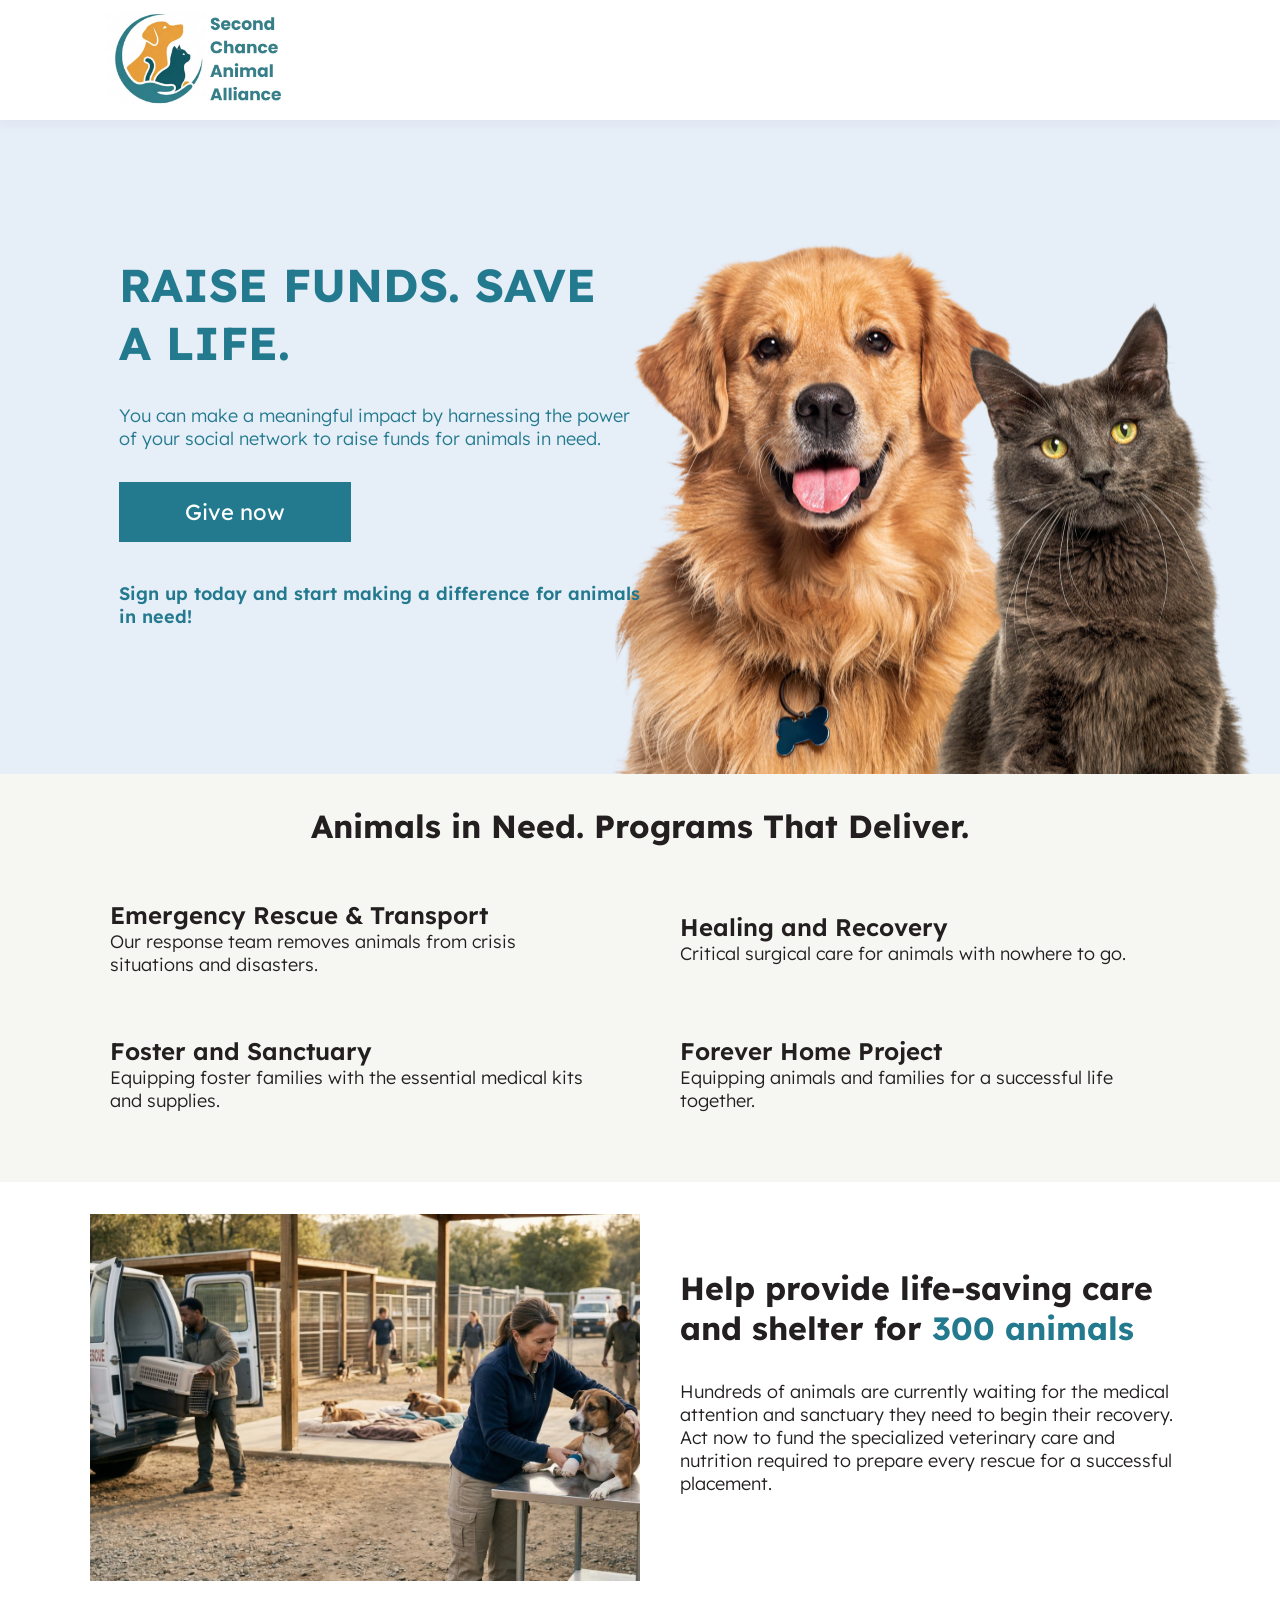
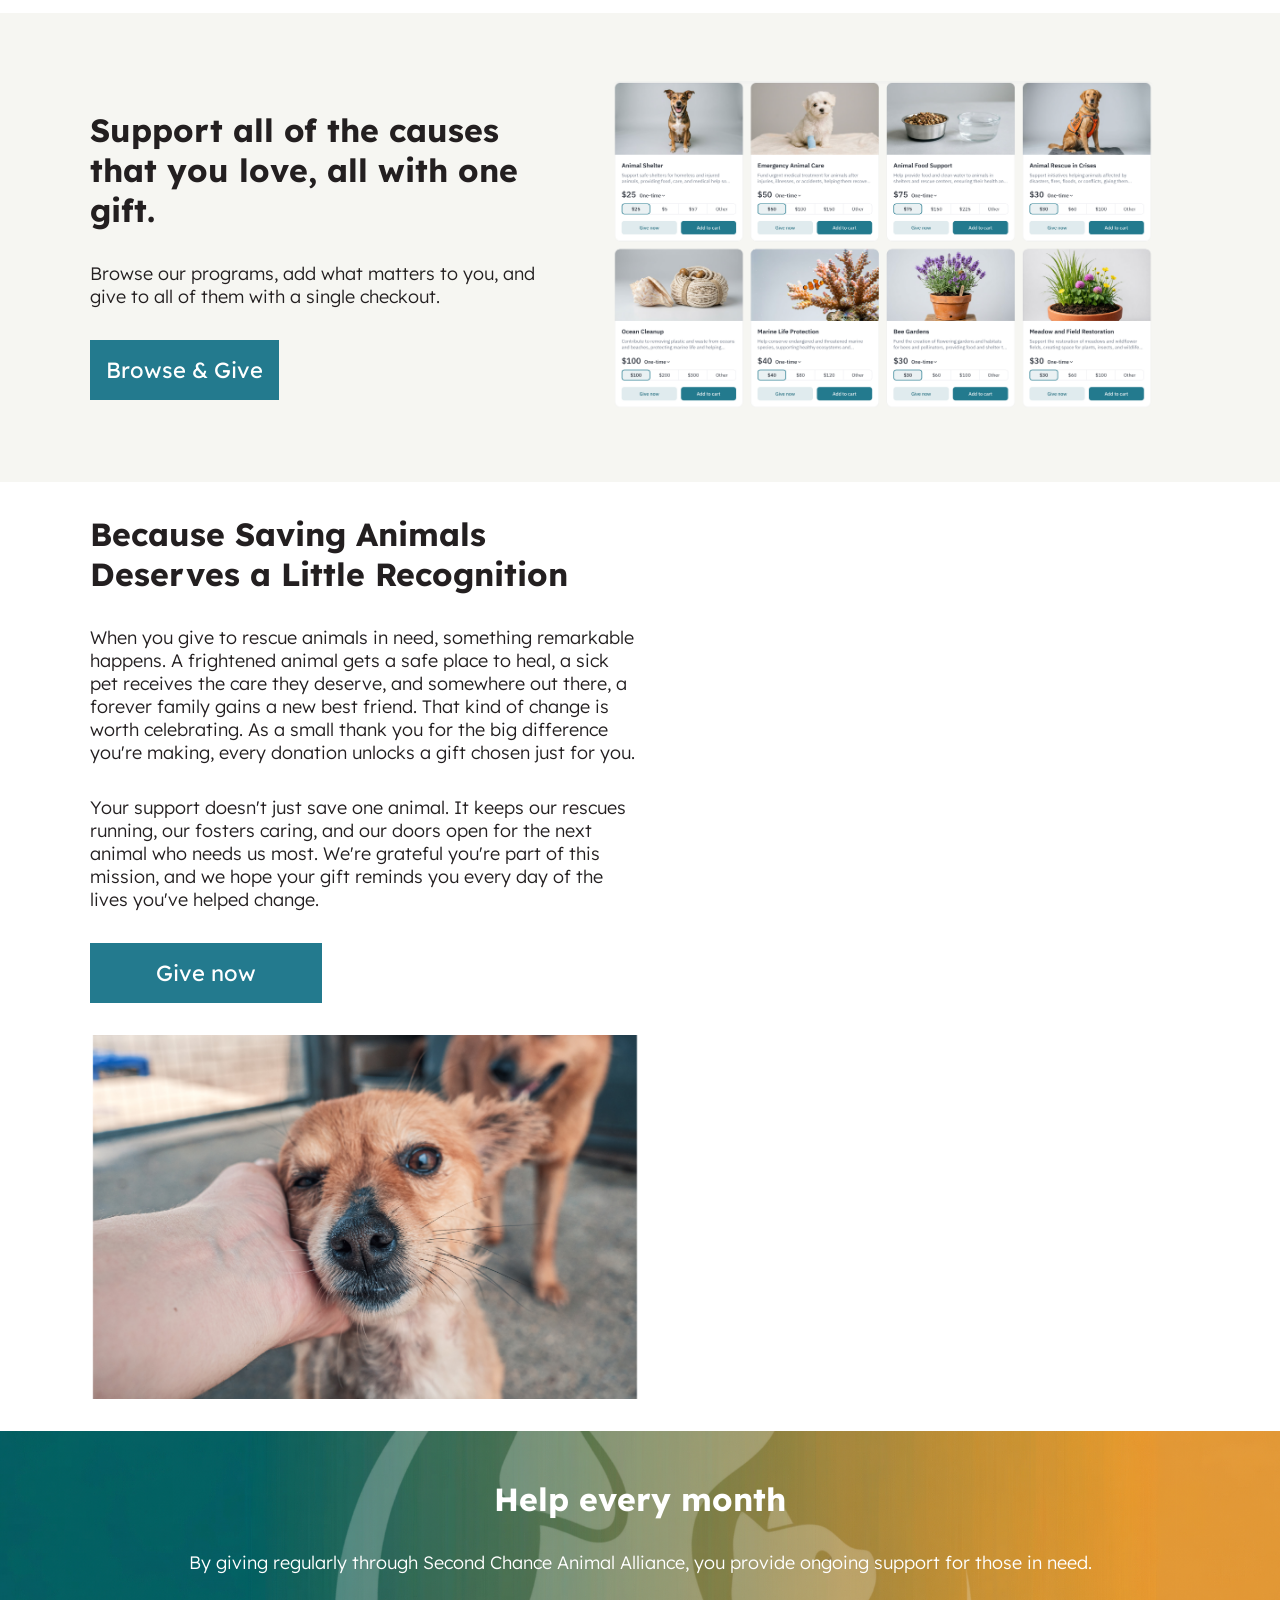
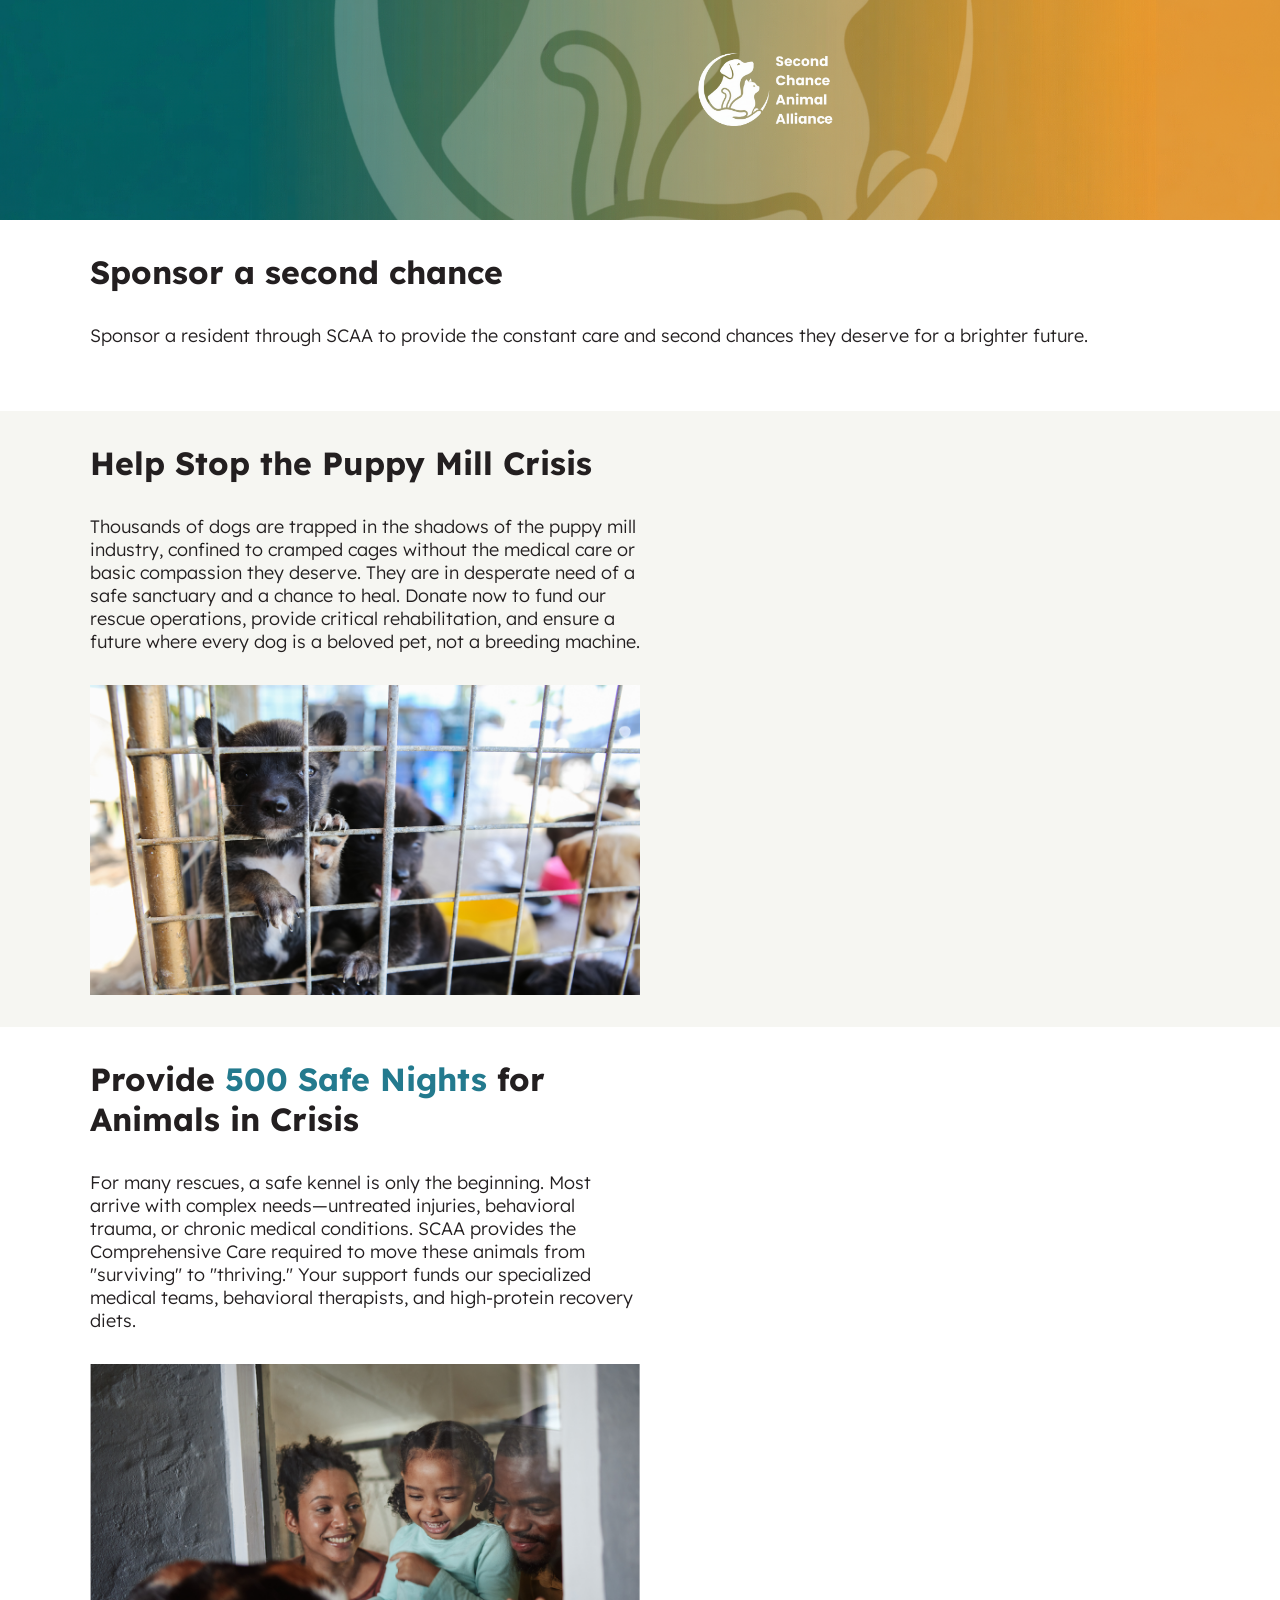
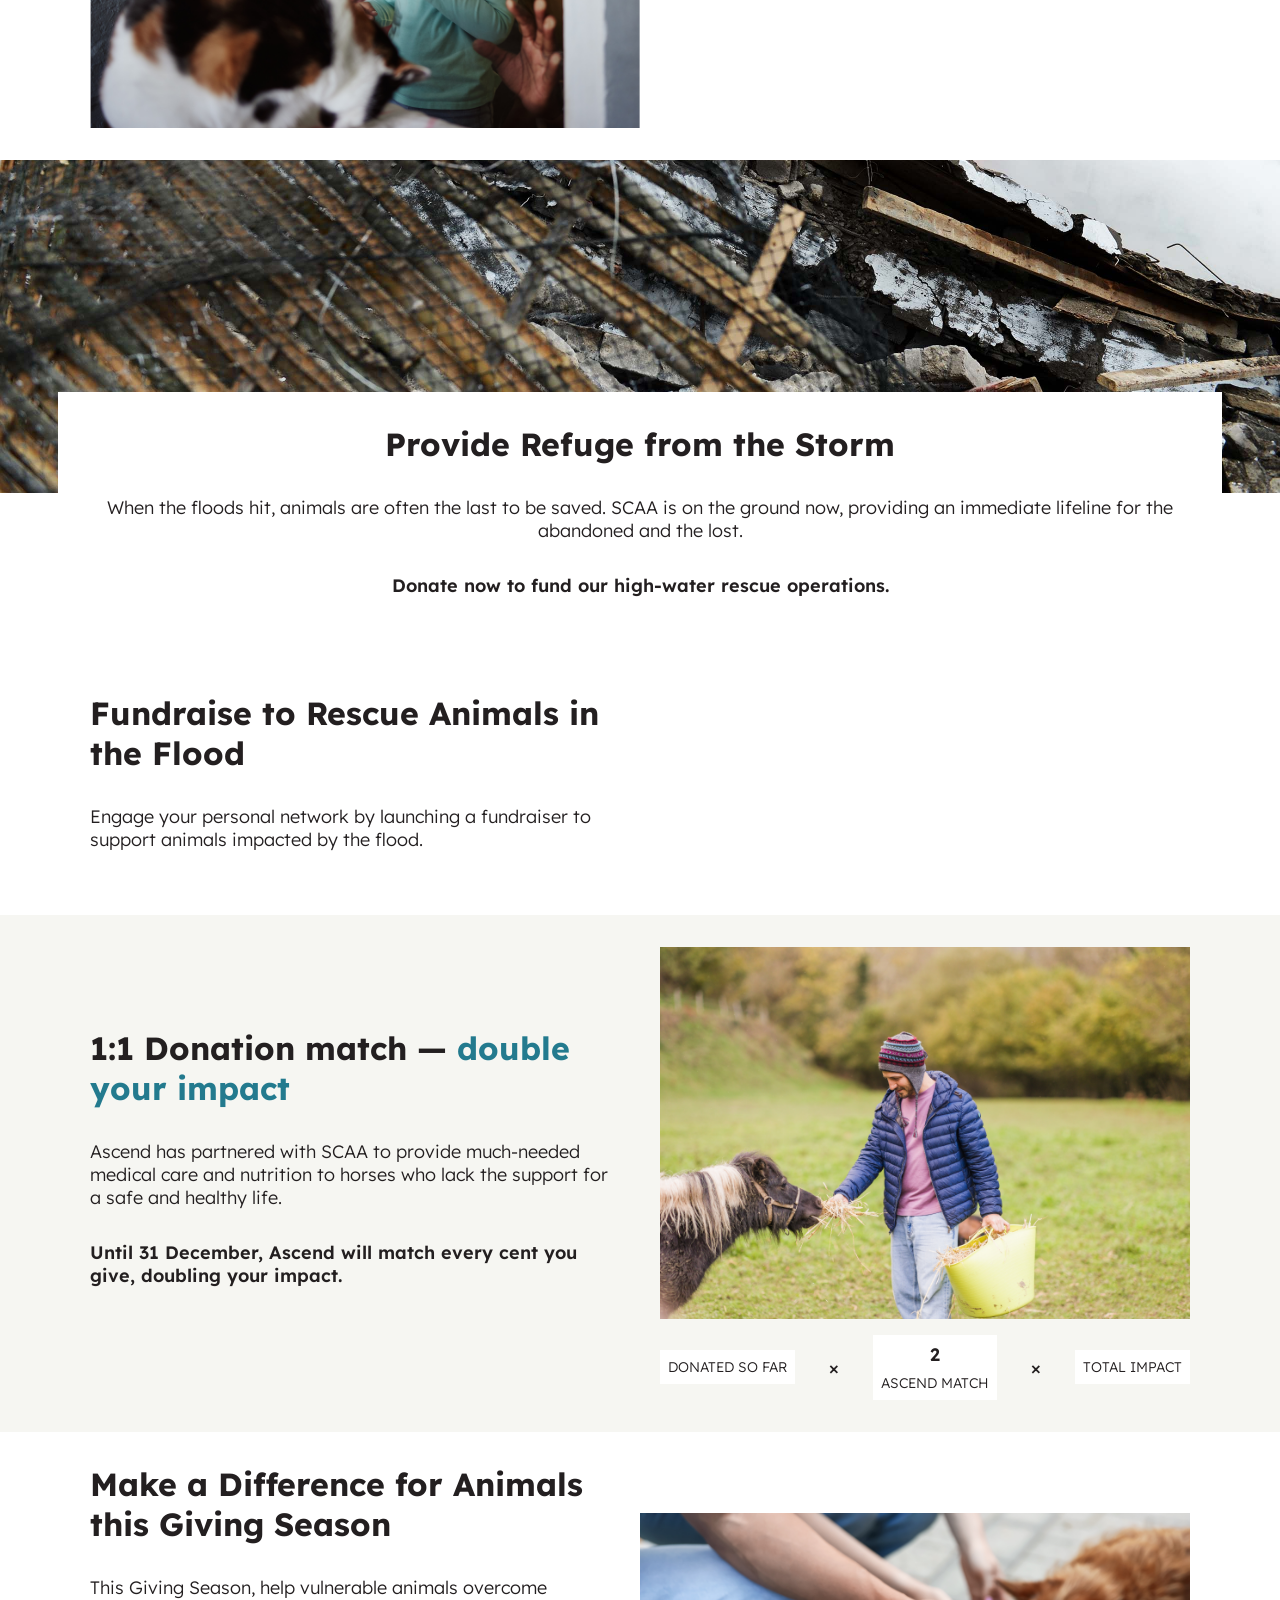
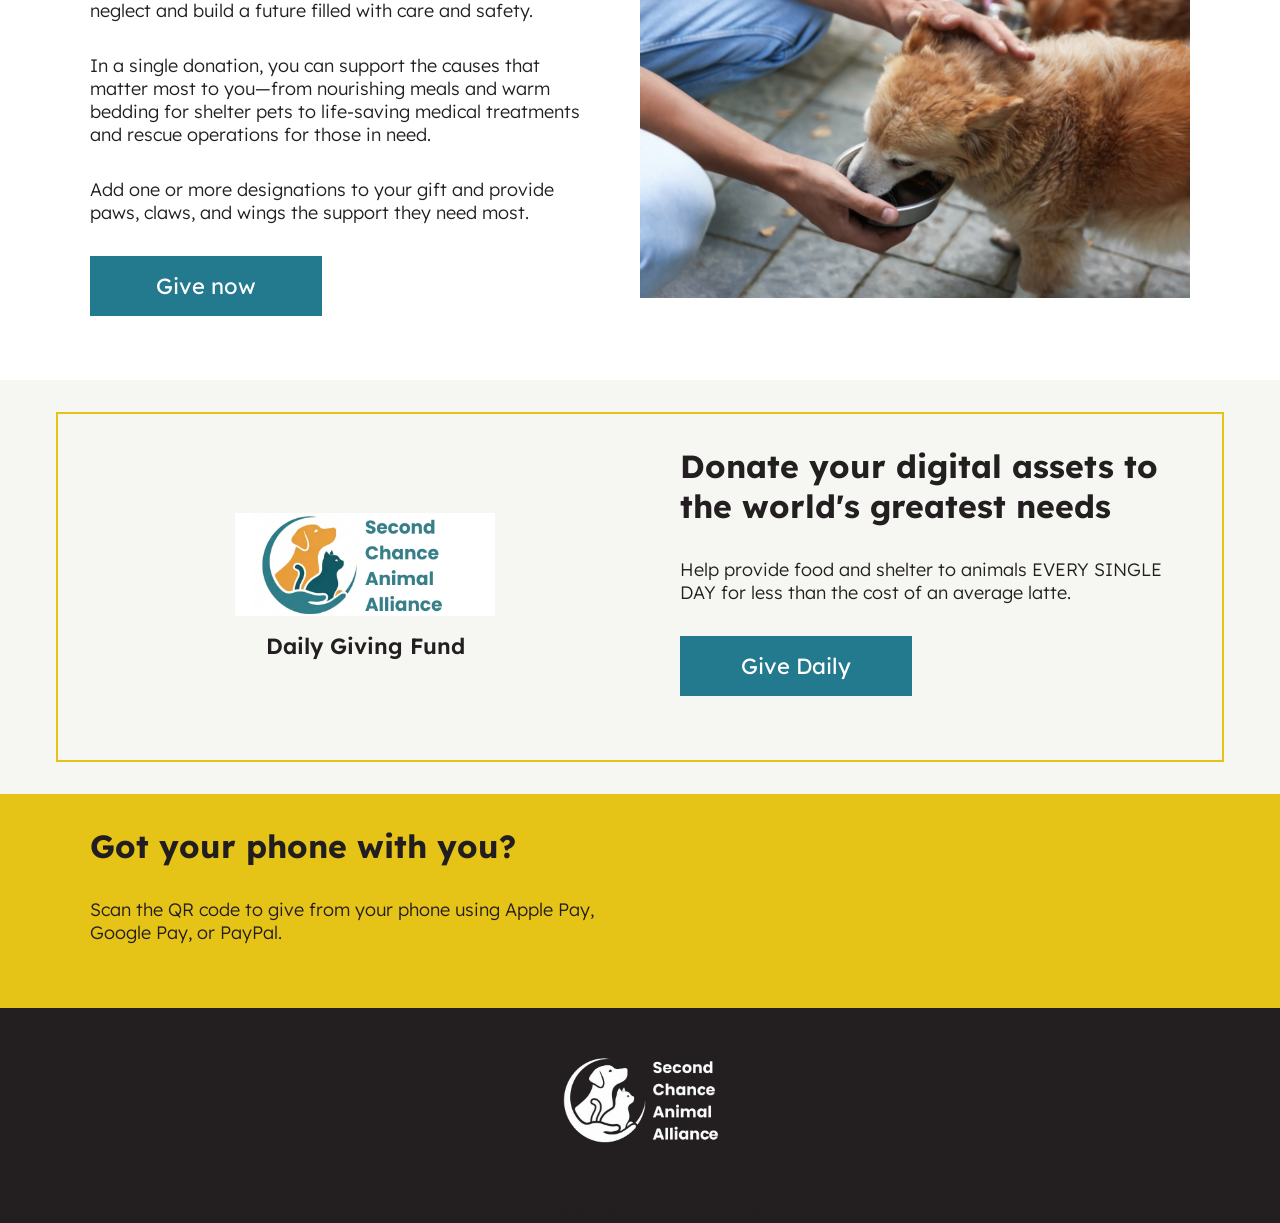
==== commit 7c805390: "Update hero CTA copy for P2P signup messaging Co-authored-by: Cursor <cursoragent@cursor.com>" ====
--- a/index.html
+++ b/index.html
@@ -59,8 +59,7 @@
                         <br>
                         <br>
                         <strong>
-                            <a href="#XWVJDHCZ" style="display: none"></a> people have already given this month.
-
+                            Sign up today and start making a difference for animals in need!
                         </strong>
                     </div>
                     <div class="column">&nbsp;</div>
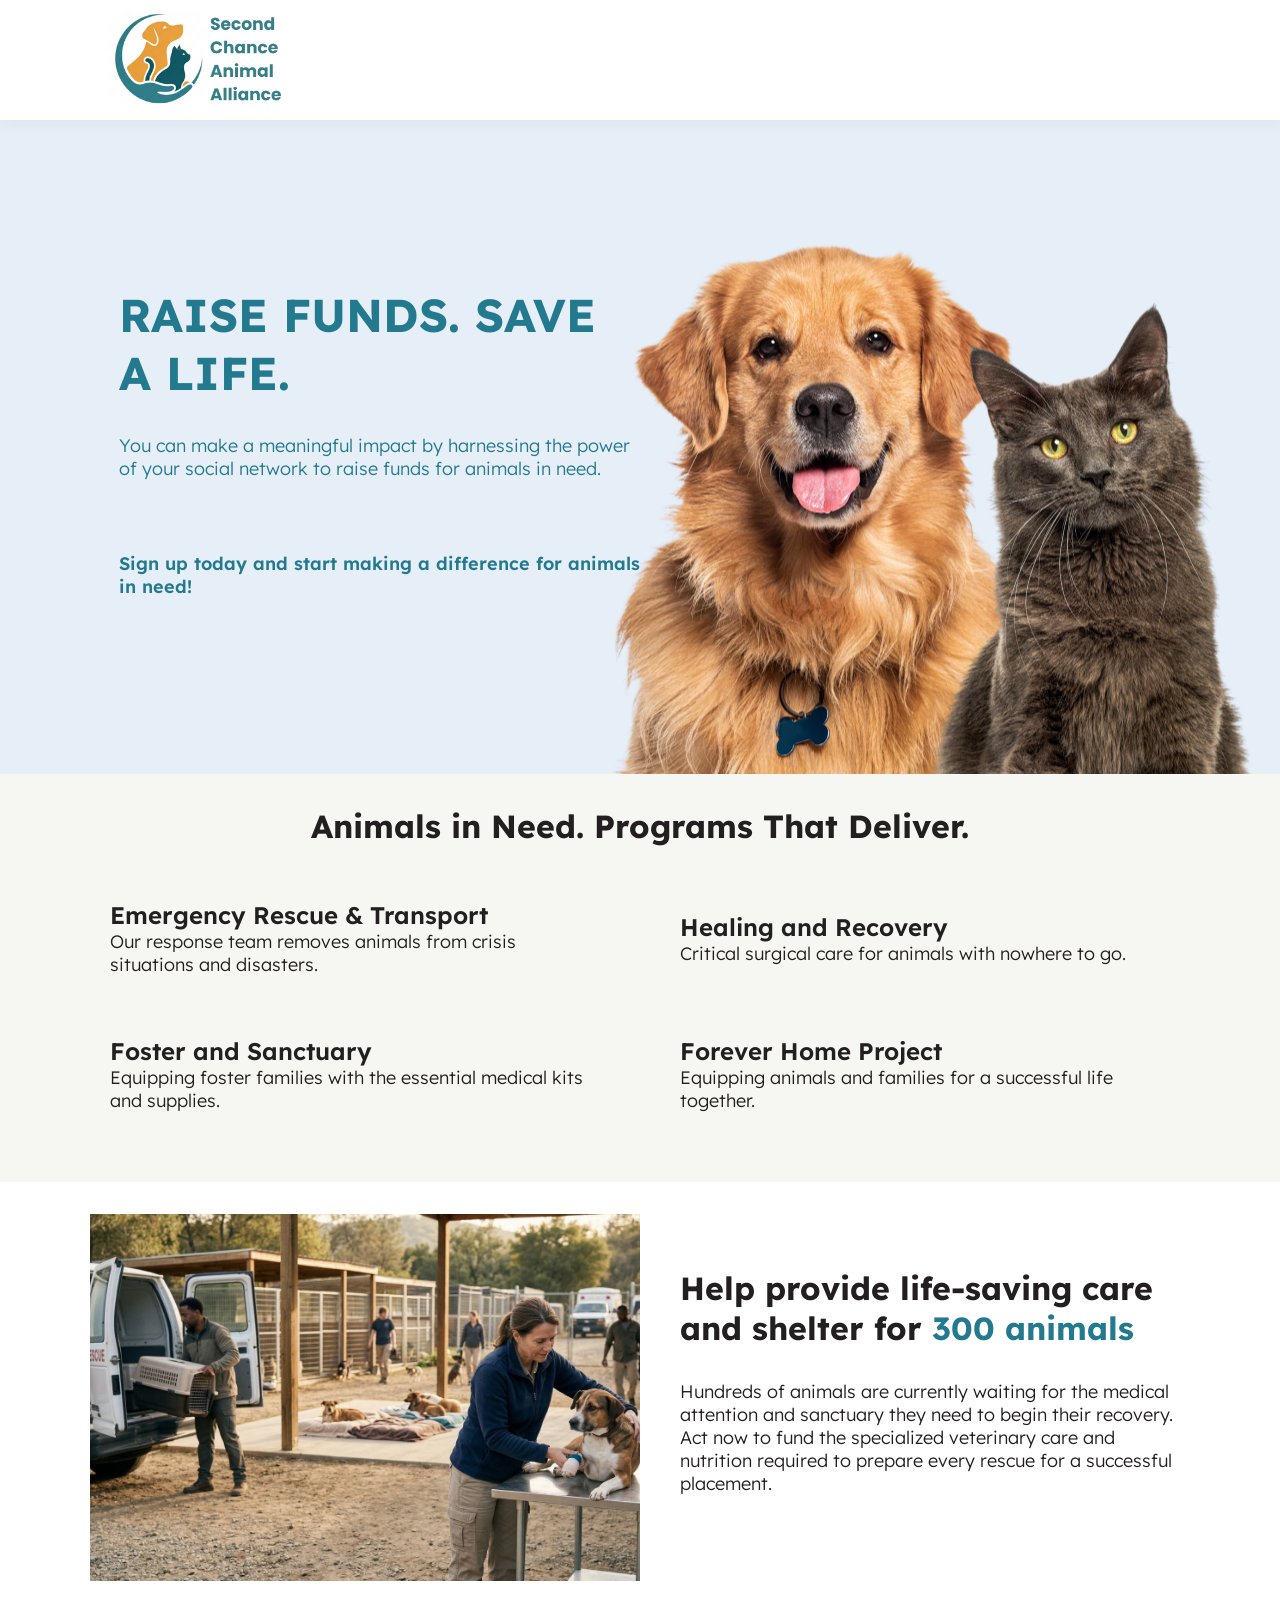
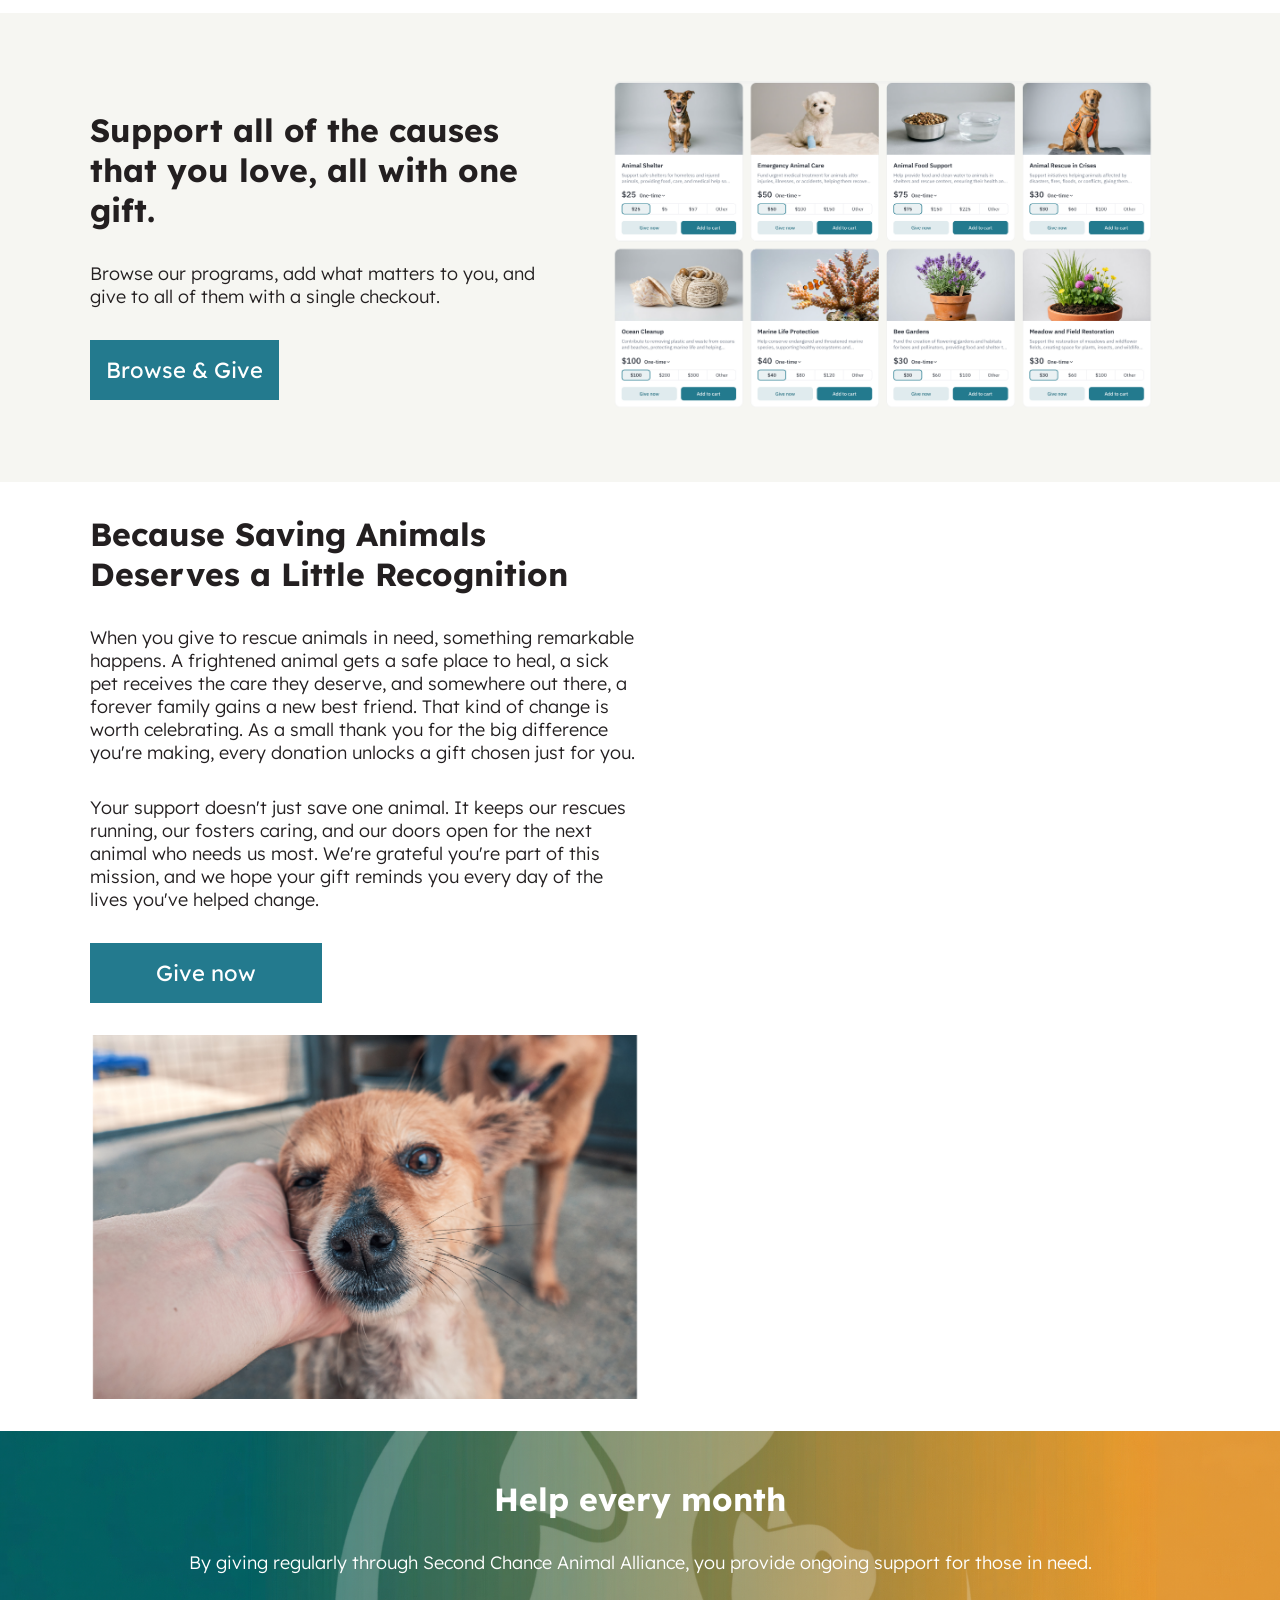
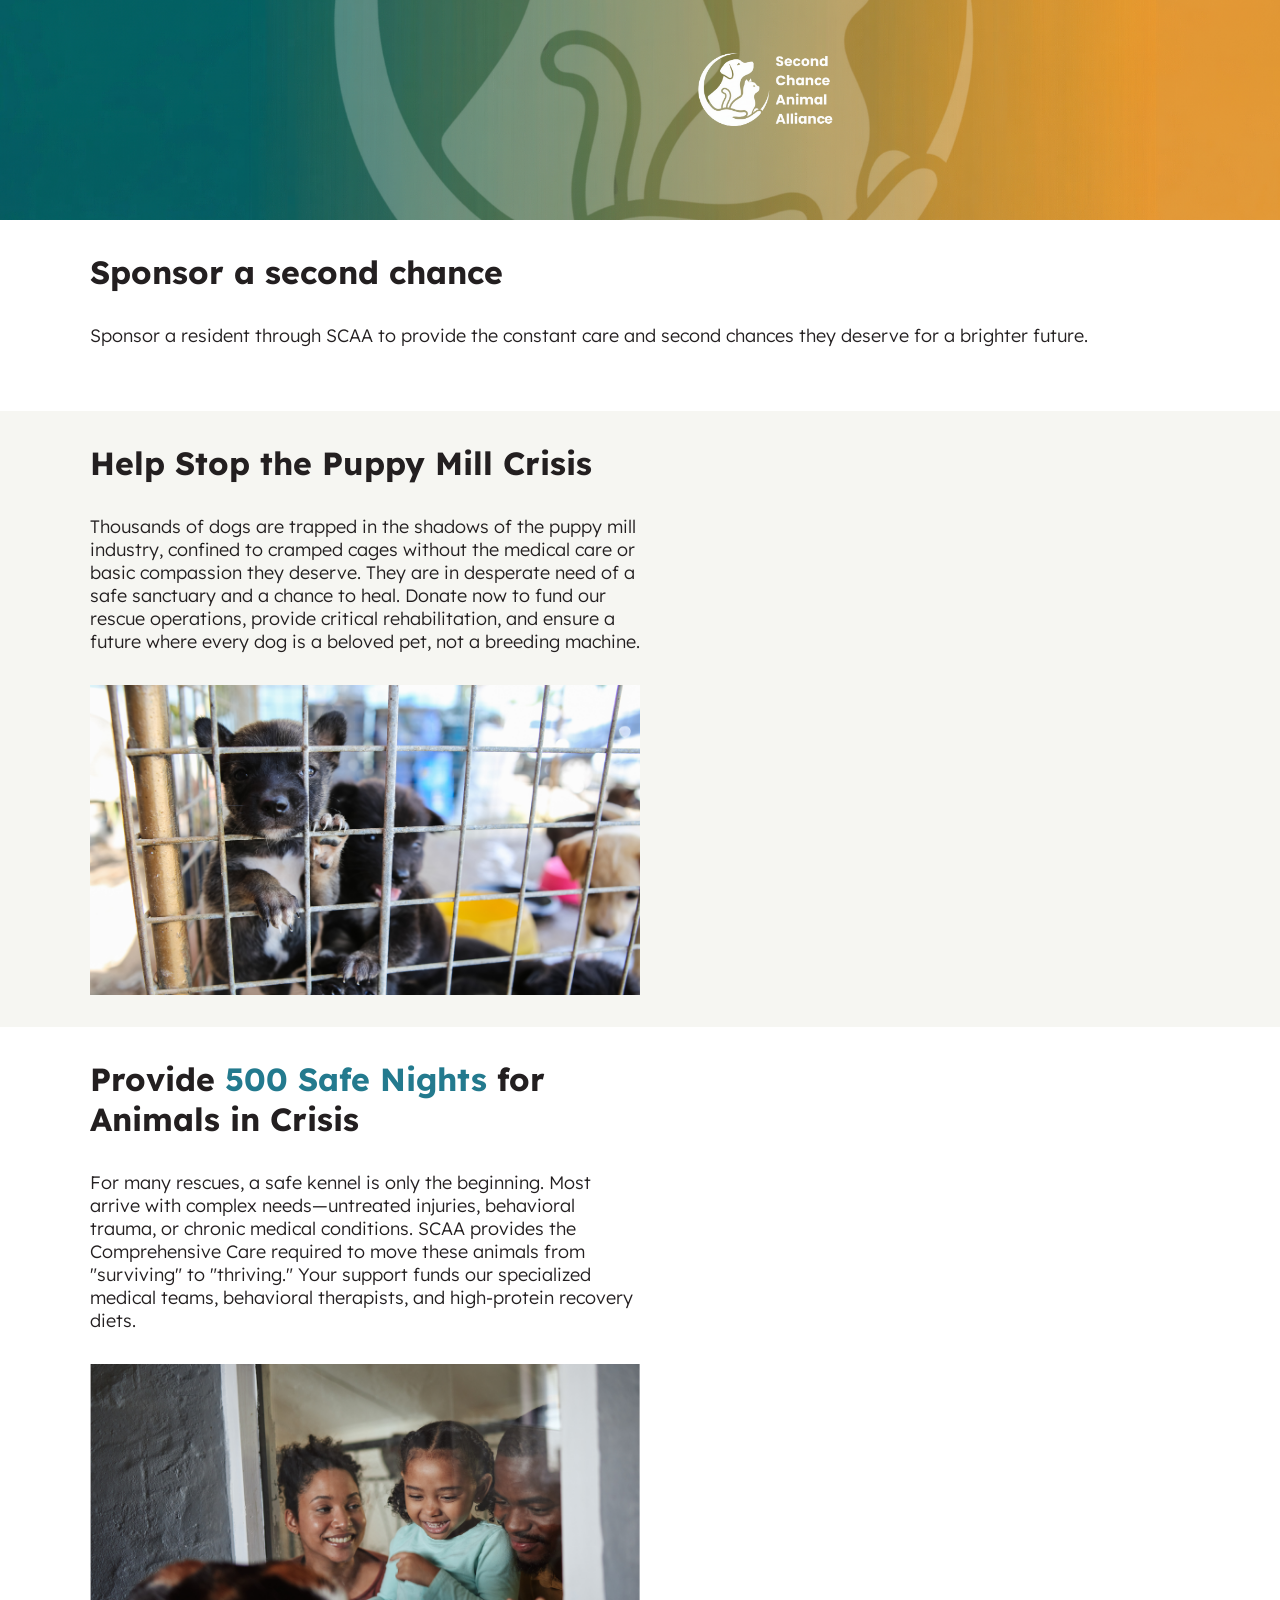
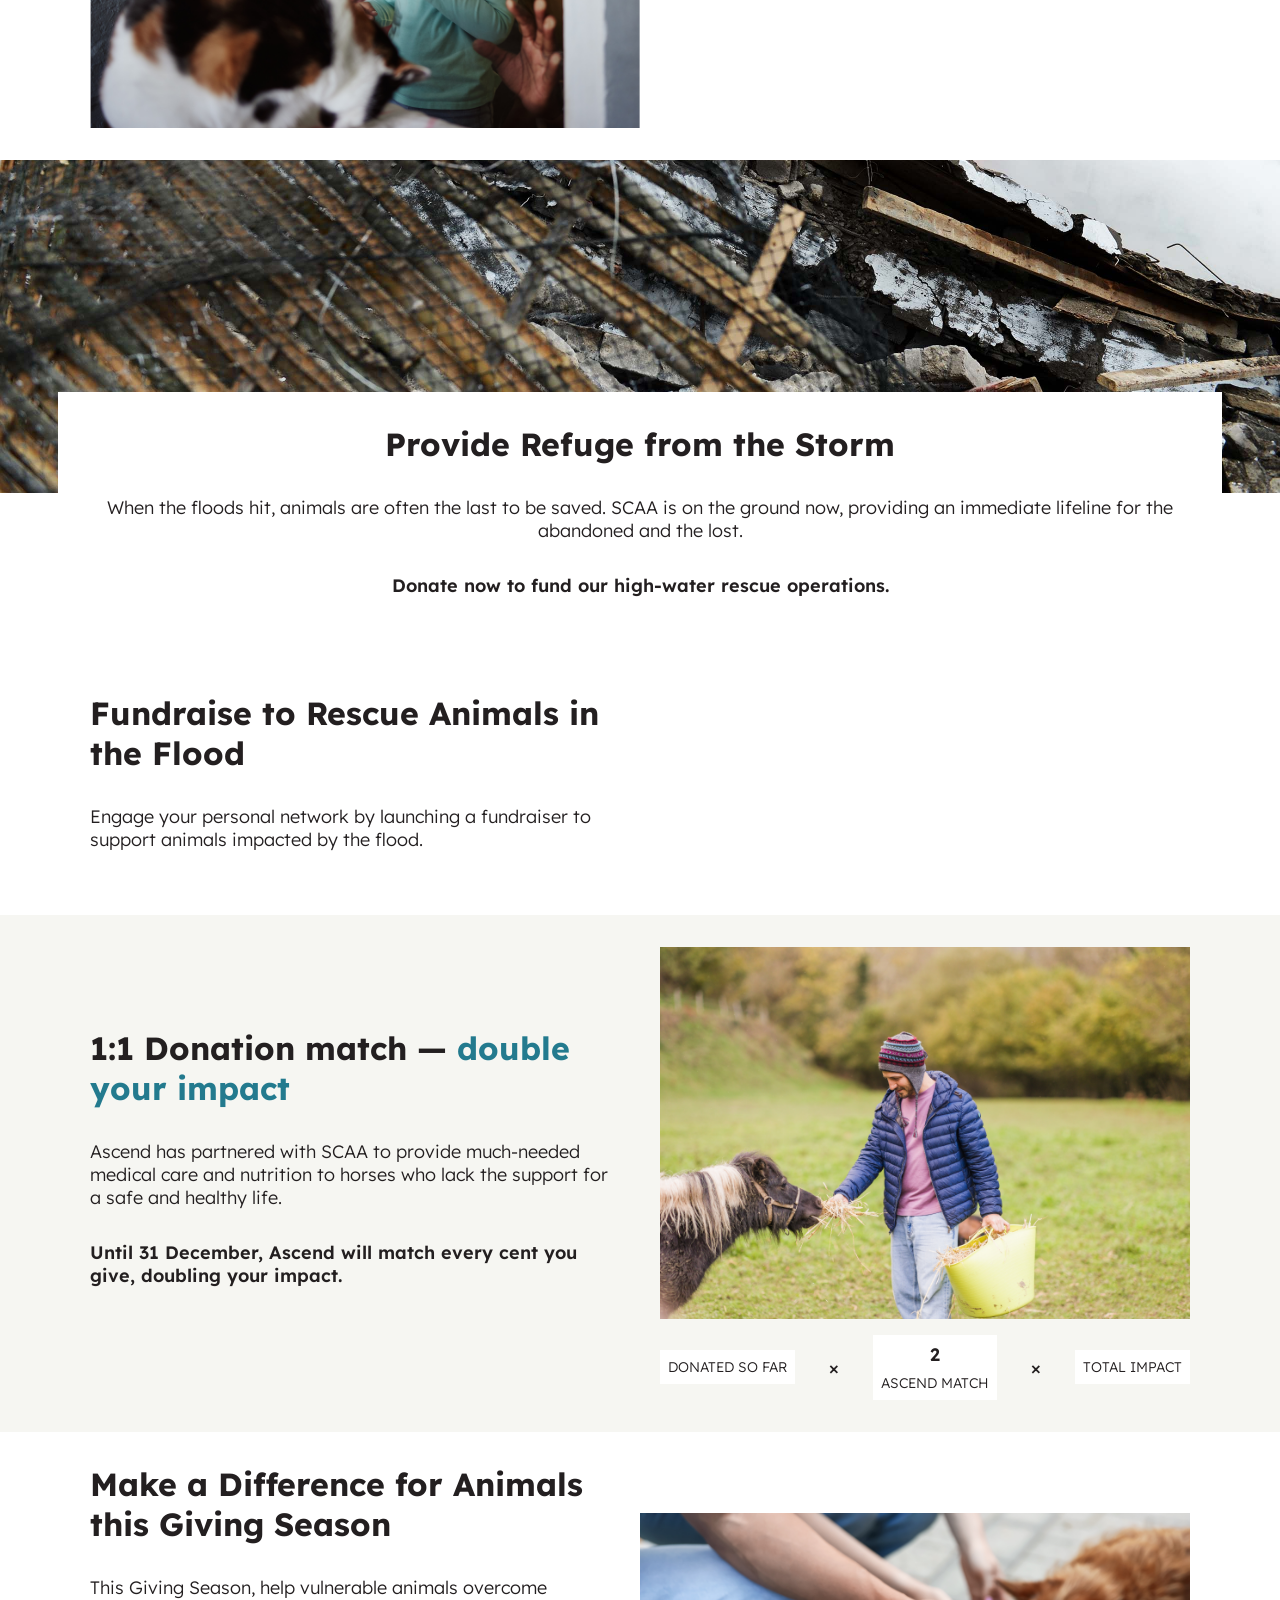
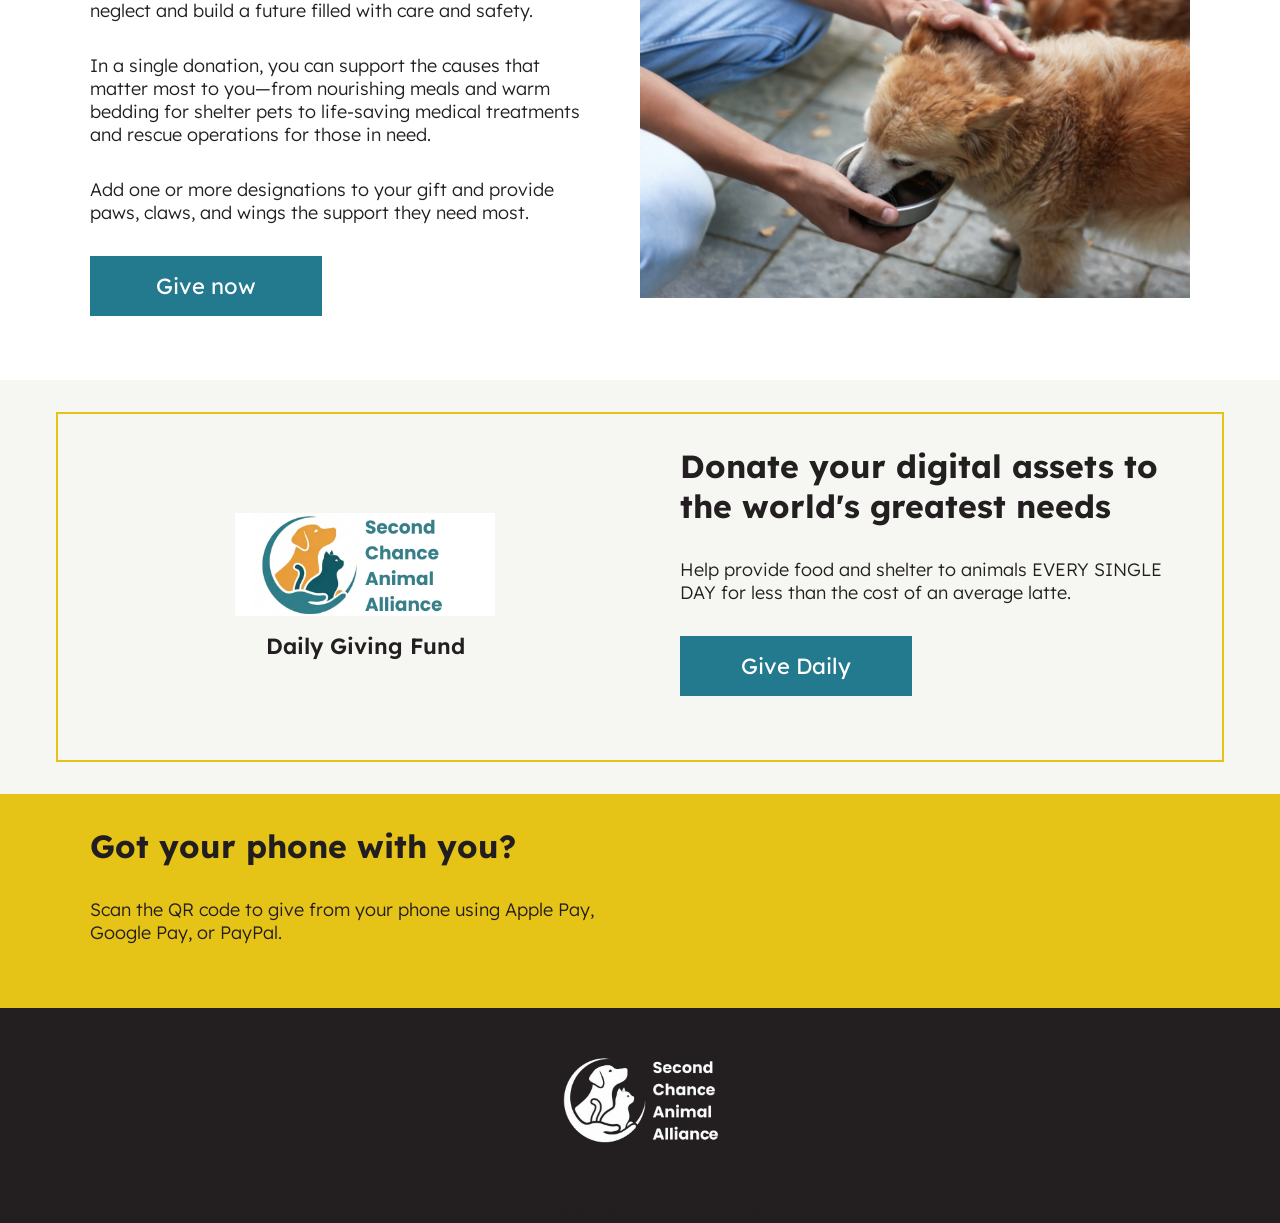
==== commit 5f9b88d7: "test" ====
--- a/index.html
+++ b/index.html
@@ -9,23 +9,16 @@
     <link rel="icon" type="image/png" sizes="16x16" href="assets/img/favicon-16x16.png">
     <link rel="manifest" href="site.webmanifest">
     <!-- Fundraise Up: the new standard for online giving -->
-    <script>
-        (function (w, d, s, n, a) {
-            if (!w[n]) {
-                var l = 'call,catch,on,once,set,then,track,openCheckout'
-                    .split(','), i, o = function (n) {
-                        return 'function' == typeof n ? o.l.push([arguments]) && o
-                            : function () { return o.l.push([n, arguments]) && o }
-                    }, t = d.getElementsByTagName(s)[0],
-                    j = d.createElement(s); j.async = !0; j.src = 'https://cdn.fundraiseup.com/widget/' + a + '';
-                t.parentNode.insertBefore(j, t); o.s = Date.now(); o.v = 5; o.h = w.location.href; o.l = [];
-                for (i = 0; i < 8; i++)o[l[i]] = o(l[i]); w[n] = o
-            }
-        })(window, document, 'script', 'FundraiseUp', 'AVNFDTBN');
-        window.fundraiseup_livemode = false;
-    </script>
+    <script>(function(w,d,s,n,a){if(!w[n]){var l='call,catch,on,once,set,then,track,openCheckout'
+.split(','),i,o=function(n){return'function'==typeof n?o.l.push([arguments])&&o
+:function(){return o.l.push([n,arguments])&&o}},t=d.getElementsByTagName(s)[0],
+j=d.createElement(s);j.async=!0;j.src='https://cdn.funstaging.com/widget/'+a+'';
+t.parentNode.insertBefore(j,t);o.s=Date.now();o.v=5;o.h=w.location.href;o.l=[];
+for(i=0;i<8;i++)o[l[i]]=o(l[i]);w[n]=o}
+})(window,document,'script','FundraiseUp','ALYMRPSV');</script>
+    <script>window.fundraiseup_livemode = true;</script>
+    <!-- End Fundraise Up -->
     <link rel="stylesheet" href="assets/css/style.css">
-    <!-- End Fundraise Up -->
     <title>Relief Operations Animal Welfare</title>
 </head>
 
@@ -36,7 +29,7 @@
                 <a href="index.html">
                     <img src="assets/img/Second-Chance-logo .png" alt="Second Chance Animal Alliance (SCAA) logo - Giving pets a new leash on life">
                 </a>
-                <a href="#XDDGRPHE" style="display: none"></a>
+                <a href="#XARJACBU" style="display: none"></a>
             </nav>
         </div>
     </header>
@@ -49,8 +42,7 @@
                         <p>You can make a meaningful impact by harnessing the power of your social network to raise funds for animals in need.</p>
                         <div class="two-columns">
                             <div class="column">
-                                <a href="#XJKXPTFQ"
-                                    class="button" id="hero-donate">Give now</a>
+                                <a href="#XAPBZCWV" style="display: none"></a>
                             </div>
                             <div class="column">
                                 <a href="#XHHETBQG" style="display: none"></a>
@@ -74,13 +66,13 @@
                 <div class="two-columns">
                     <div class="column full">
                         <div class="program-tile">
-                            <a href="?form=FUNDCWFHFKG&fundraiseupLivemode=no">
+                            <a href="?form=FUNDCWFHFKG&fundraiseupLivemode=yes">
                                 <strong>Emergency Rescue & Transport</strong>
                                 <p>Our response team removes animals from crisis situations and disasters.</p>
                             </a>
                         </div>
                         <div class="program-tile">
-                            <a href="?form=FUNZDBJTQVL&fundraiseupLivemode=no">
+                            <a href="?form=FUNZDBJTQVL&fundraiseupLivemode=yes">
                                 <strong>Foster and Sanctuary</strong>
                                 <p>Equipping foster families with the essential medical kits and supplies.</p>
                             </a>
@@ -88,13 +80,13 @@
                     </div>
                     <div class="column full">
                         <div class="program-tile">
-                            <a href="?form=FUNMVTQFVJA&fundraiseupLivemode=no">
+                            <a href="?form=FUNMVTQFVJA&fundraiseupLivemode=yes">
                                 <strong>Healing and Recovery</strong>
                                 <p>Critical surgical care for animals with nowhere to go.</p>
                             </a>
                         </div>
                         <div class="program-tile">
-                            <a href="?form=FUNRSEYQAQQ&fundraiseupLivemode=no">
+                            <a href="?form=FUNRSEYQAQQ&fundraiseupLivemode=yes">
                                 <strong>Forever Home Project</strong>
                                 <p>Equipping animals and families for a successful life together.</p>
                             </a>
@@ -144,7 +136,7 @@
                         <p>When you give to rescue animals in need, something remarkable happens. A frightened animal gets a safe place to heal, a sick pet receives the care they deserve, and somewhere out there, a forever family gains a new best friend. That kind of change is worth celebrating. As a small thank you for the big difference you're making, every donation unlocks a gift chosen just for you.</p>
                         <p>Your support doesn't just save one animal. It keeps our rescues running, our fosters caring, and our doors open for the next animal who needs us most. We're grateful you're part of this mission, and we hope your gift reminds you every day of the lives you've helped change.
 </p>
-                        <a href="?form=FUNEZULBRCN&fundraiseupLivemode=no" class="button">Give now</a>
+                        <a href="?form=FUNEZULBRCN&fundraiseupLivemode=yes" class="button">Give now</a>
                         <img src="assets/img/Tributes.png" alt="">
                     </div>
                     <div class="column full end">
